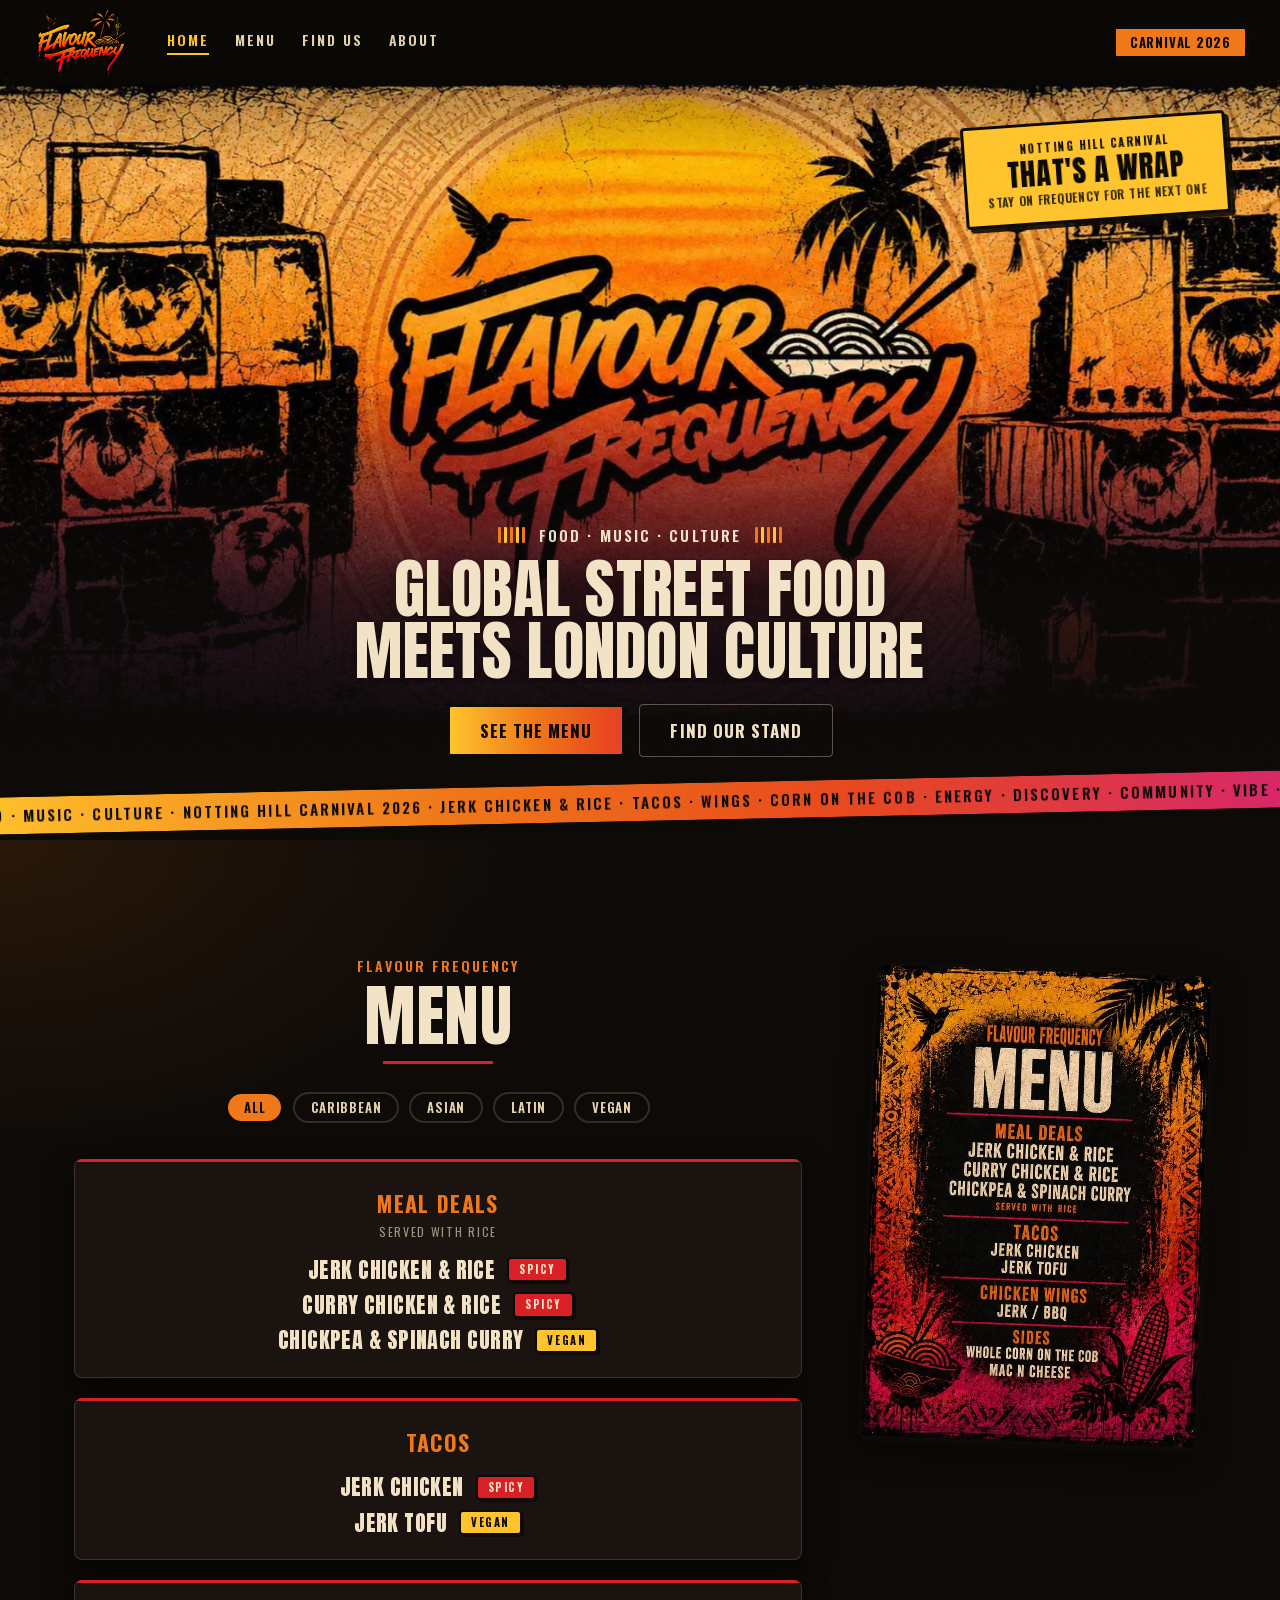
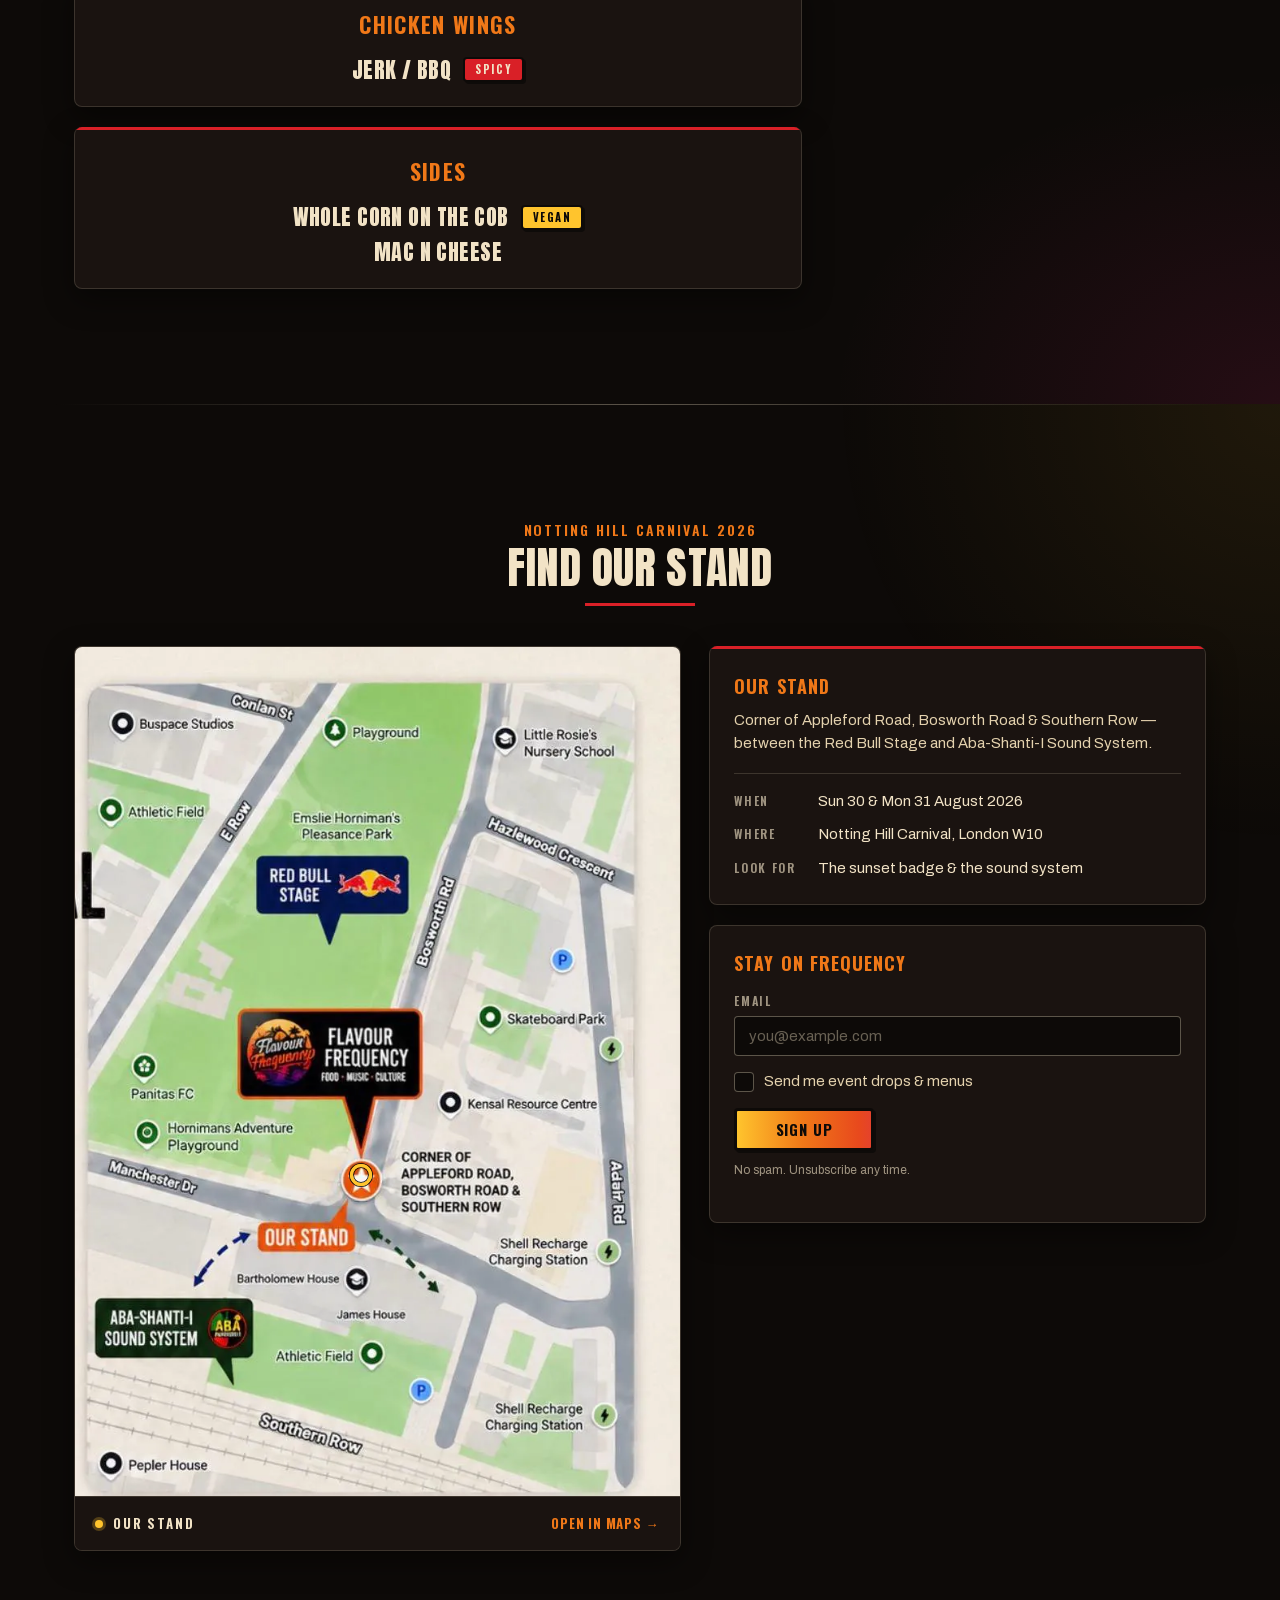
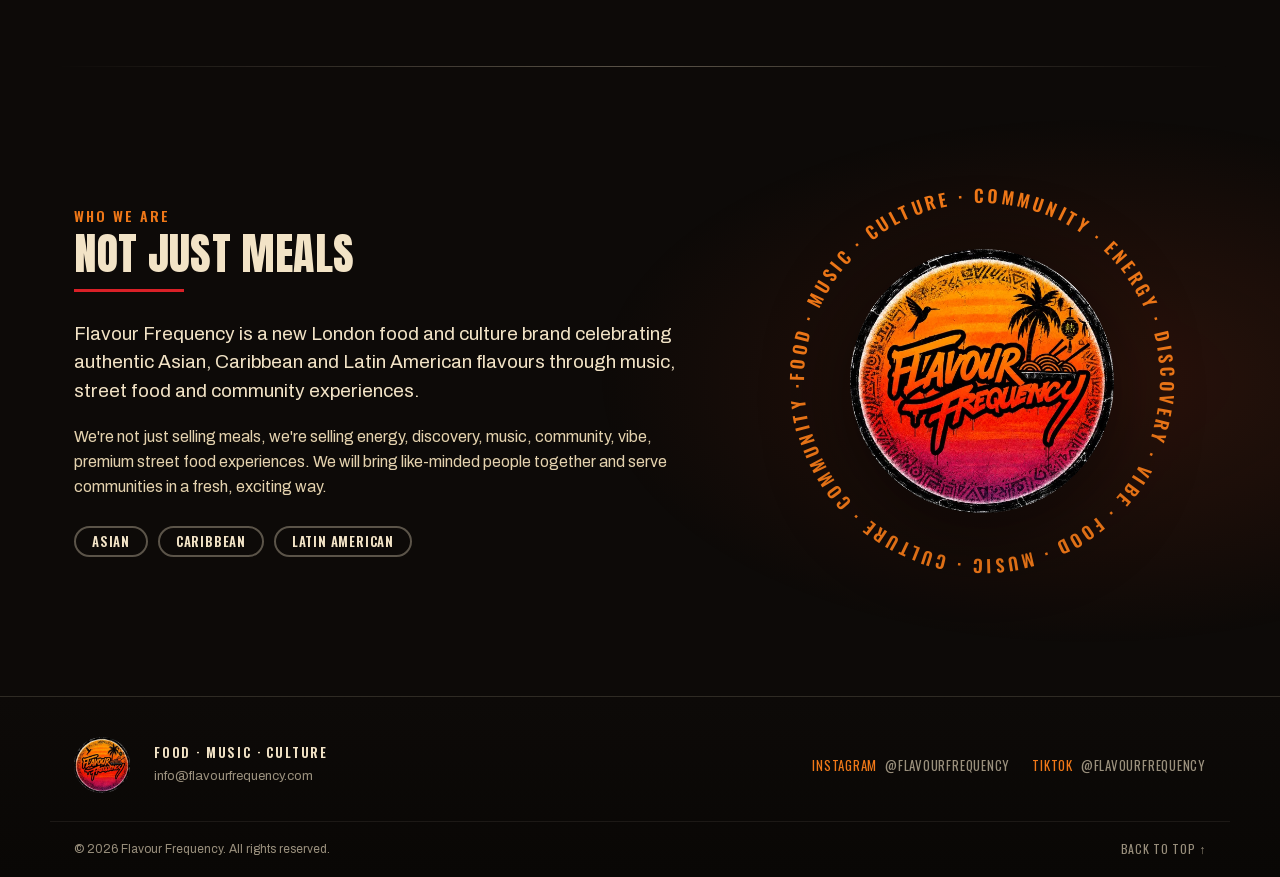
==== index.html @ 08e0e371 "Flavour Frequency landing page One-page launch site built from the Flavour Frequency Design System (" ====
<!DOCTYPE html>
<html lang="en-GB">
<head>
  <meta charset="utf-8">
  <meta name="viewport" content="width=device-width, initial-scale=1, viewport-fit=cover">
  <title>Flavour Frequency — Global street food meets London culture</title>
  <meta name="description" content="Flavour Frequency is a London food and culture brand celebrating authentic Asian, Caribbean and Latin American flavours through music, street food and community experiences. Launching at Notting Hill Carnival 2026.">
  <meta name="theme-color" content="#0D0A08">
  <meta name="color-scheme" content="dark">
  <link rel="canonical" href="https://flavourfrequency.com/">

  <!-- Social cards -->
  <meta property="og:type" content="website">
  <meta property="og:site_name" content="Flavour Frequency">
  <meta property="og:title" content="Flavour Frequency — Food · Music · Culture">
  <meta property="og:description" content="Global street food meets London culture. Find our stand at Notting Hill Carnival 2026 — corner of Appleford Road, Bosworth Road &amp; Southern Row.">
  <meta property="og:url" content="https://flavourfrequency.com/">
  <meta property="og:image" content="https://flavourfrequency.com/assets/og-image.jpg">
  <meta property="og:image:width" content="1200">
  <meta property="og:image:height" content="630">
  <meta property="og:image:alt" content="Flavour Frequency wordmark over a sunset with sound-system speaker stacks">
  <meta property="og:locale" content="en_GB">
  <meta name="twitter:card" content="summary_large_image">
  <meta name="twitter:title" content="Flavour Frequency — Food · Music · Culture">
  <meta name="twitter:description" content="Global street food meets London culture. Launching at Notting Hill Carnival 2026.">
  <meta name="twitter:image" content="https://flavourfrequency.com/assets/og-image.jpg">

  <!-- Icons -->
  <link rel="icon" href="assets/favicon.ico" sizes="48x48">
  <link rel="icon" href="assets/favicon-32.png" type="image/png" sizes="32x32">
  <link rel="icon" href="assets/icon-192.png" type="image/png" sizes="192x192">
  <link rel="apple-touch-icon" href="assets/apple-touch-icon.png">
  <link rel="manifest" href="site.webmanifest">

  <!-- Performance: fonts + hero image first -->
  <link rel="preload" href="fonts/anton-latin.woff2" as="font" type="font/woff2" crossorigin>
  <link rel="preload" href="fonts/oswald-latin.woff2" as="font" type="font/woff2" crossorigin>
  <link rel="preload" as="image" type="image/avif" imagesrcset="assets/banner-720.avif 720w, assets/banner-1100.avif 1100w, assets/banner-1600.avif 1600w" imagesizes="100vw">
  <link rel="stylesheet" href="styles.css">

  <script type="application/ld+json">
  {
    "@context": "https://schema.org",
    "@graph": [
      {
        "@type": "Organization",
        "@id": "https://flavourfrequency.com/#org",
        "name": "Flavour Frequency",
        "url": "https://flavourfrequency.com/",
        "logo": "https://flavourfrequency.com/assets/badge-512.png",
        "email": "info@flavourfrequency.com",
        "description": "A London food and culture brand celebrating authentic Asian, Caribbean and Latin American flavours through music, street food and community experiences.",
        "sameAs": ["https://www.instagram.com/flavourfrequency", "https://www.tiktok.com/@flavourfrequency"]
      },
      {
        "@type": "FoodEvent",
        "name": "Flavour Frequency at Notting Hill Carnival 2026",
        "startDate": "2026-08-30",
        "endDate": "2026-08-31",
        "eventStatus": "https://schema.org/EventScheduled",
        "eventAttendanceMode": "https://schema.org/OfflineEventAttendanceMode",
        "organizer": { "@id": "https://flavourfrequency.com/#org" },
        "location": {
          "@type": "Place",
          "name": "Flavour Frequency stand",
          "address": { "@type": "PostalAddress", "streetAddress": "Corner of Appleford Road, Bosworth Road & Southern Row", "addressLocality": "London", "postalCode": "W10", "addressCountry": "GB" }
        },
        "image": "https://flavourfrequency.com/assets/og-image.jpg",
        "url": "https://flavourfrequency.com/#find-us"
      }
    ]
  }
  </script>
</head>
<body>
  <a class="skip-link" href="#main">Skip to content</a>
  <div class="grain" aria-hidden="true"></div>

  <!-- ============ NAV ============ -->
  <header class="nav" id="top">
    <div class="nav__inner">
      <a class="nav__logo" href="#top" aria-label="Flavour Frequency — home">
        <picture>
          <source type="image/webp" srcset="assets/wordmark-360.webp">
          <img src="assets/wordmark-360.png" alt="Flavour Frequency" width="360" height="247" decoding="async">
        </picture>
      </a>

      <nav class="nav__links" aria-label="Primary">
        <a href="#top" data-spy="top" aria-current="page">Home</a>
        <a href="#menu" data-spy="menu">Menu</a>
        <a href="#find-us" data-spy="find-us">Find us</a>
        <a href="#about" data-spy="about">About</a>
      </nav>

      <a class="btn btn--primary btn--sm nav__cta" href="#find-us">Carnival 2026</a>

      <button class="nav__burger" type="button" aria-expanded="false" aria-controls="mobile-menu" aria-label="Open menu">
        <span></span><span></span><span></span>
      </button>
    </div>

    <div class="nav__mobile" id="mobile-menu" hidden>
      <a href="#top">Home</a>
      <a href="#menu">Menu</a>
      <a href="#find-us">Find us</a>
      <a href="#about">About</a>
      <a class="btn btn--primary btn--md" href="#find-us">Carnival 2026</a>
    </div>
  </header>

  <main id="main">
    <!-- ============ HERO ============ -->
    <section class="hero" aria-labelledby="hero-title">
      <picture class="hero__media">
        <source type="image/avif" srcset="assets/banner-720.avif 720w, assets/banner-1100.avif 1100w, assets/banner-1600.avif 1600w" sizes="100vw">
        <source type="image/webp" srcset="assets/banner-720.webp 720w, assets/banner-1100.webp 1100w, assets/banner-1600.webp 1600w" sizes="100vw">
        <img src="assets/banner-1600.jpg" srcset="assets/banner-720.jpg 720w, assets/banner-1100.jpg 1100w, assets/banner-1600.jpg 1600w" sizes="100vw" alt="" width="1600" height="914" fetchpriority="high" decoding="async">
      </picture>
      <div class="hero__fade" aria-hidden="true"></div>

      <div class="hero__content">
        <picture class="hero__wordmark">
          <!-- desktop never shows this, so hand it a 1x1 placeholder instead of the 96 KB image -->
          <source media="(min-width: 821px)" srcset="[data-uri]">
          <source type="image/webp" srcset="assets/wordmark-800.webp">
          <img src="assets/wordmark-800.png" alt="" width="800" height="549" decoding="async">
        </picture>

        <p class="hero__kicker kicker">
          <span class="eq" aria-hidden="true"><i></i><i></i><i></i><i></i><i></i></span>
          <span>Food · Music · Culture</span>
          <span class="eq eq--mirror" aria-hidden="true"><i></i><i></i><i></i><i></i><i></i></span>
        </p>

        <h1 class="hero__title display" id="hero-title">
          <span class="line"><span>Global street food</span></span>
          <span class="line"><span>meets London culture</span></span>
        </h1>

        <div class="hero__actions">
          <a class="btn btn--hot btn--lg" href="#menu">See the menu</a>
          <a class="btn btn--secondary btn--lg" href="#find-us">Find our stand</a>
        </div>
      </div>

      <a class="sticker hero__sticker" href="#find-us" id="countdown">
        <span class="sticker__kicker">Notting Hill Carnival</span>
        <span class="sticker__big" data-countdown-big>30–31 Aug</span>
        <span class="sticker__sub" data-countdown-sub>Sun 30 · Mon 31 August 2026</span>
      </a>
    </section>

    <!-- ============ TICKER ============ -->
    <div class="ticker-wrap" aria-hidden="true">
    <div class="ticker">
      <div class="ticker__track">
        <span class="ticker__group">Food · Music · Culture · Notting Hill Carnival 2026 · Jerk chicken &amp; rice · Tacos · Wings · Corn on the cob · Energy · Discovery · Community · Vibe · </span><span class="ticker__group">Food · Music · Culture · Notting Hill Carnival 2026 · Jerk chicken &amp; rice · Tacos · Wings · Corn on the cob · Energy · Discovery · Community · Vibe · </span>
      </div>
    </div>
    </div>

    <!-- ============ MENU ============ -->
    <section class="section menu" id="menu" aria-labelledby="menu-title">
      <div class="container menu__grid">
        <div class="menu__main">
          <header class="section-header" data-reveal>
            <p class="kicker">Flavour Frequency</p>
            <h2 class="display display--lg" id="menu-title">Menu</h2>
            <span class="rule" aria-hidden="true"></span>
          </header>

          <div class="filters" role="group" aria-label="Filter the menu" data-reveal>
            <button class="tag" type="button" data-filter="all" aria-pressed="true">All</button>
            <button class="tag" type="button" data-filter="caribbean" aria-pressed="false">Caribbean</button>
            <button class="tag" type="button" data-filter="asian" aria-pressed="false">Asian</button>
            <button class="tag" type="button" data-filter="latin" aria-pressed="false">Latin</button>
            <button class="tag" type="button" data-filter="vegan" aria-pressed="false">Vegan</button>
          </div>

          <div class="menu__cards" id="menu-cards" aria-live="polite">
            <article class="card card--rule menu-card" data-reveal>
              <h3 class="menu-card__title">Meal deals</h3>
              <p class="menu-card__note">Served with rice</p>
              <ul class="menu-list">
                <li class="menu-item" data-tags="caribbean spicy"><span class="menu-item__name">Jerk chicken &amp; rice</span><span class="badge badge--red">Spicy</span></li>
                <li class="menu-item" data-tags="caribbean spicy"><span class="menu-item__name">Curry chicken &amp; rice</span><span class="badge badge--red">Spicy</span></li>
                <li class="menu-item" data-tags="asian vegan"><span class="menu-item__name">Chickpea &amp; spinach curry</span><span class="badge badge--yellow">Vegan</span></li>
              </ul>
            </article>

            <article class="card card--rule menu-card" data-reveal>
              <h3 class="menu-card__title">Tacos</h3>
              <ul class="menu-list">
                <li class="menu-item" data-tags="latin spicy"><span class="menu-item__name">Jerk chicken</span><span class="badge badge--red">Spicy</span></li>
                <li class="menu-item" data-tags="latin vegan"><span class="menu-item__name">Jerk tofu</span><span class="badge badge--yellow">Vegan</span></li>
              </ul>
            </article>

            <article class="card card--rule menu-card" data-reveal>
              <h3 class="menu-card__title">Chicken wings</h3>
              <ul class="menu-list">
                <li class="menu-item" data-tags="caribbean spicy"><span class="menu-item__name">Jerk / BBQ</span><span class="badge badge--red">Spicy</span></li>
              </ul>
            </article>

            <article class="card card--rule menu-card" data-reveal>
              <h3 class="menu-card__title">Sides</h3>
              <ul class="menu-list">
                <li class="menu-item" data-tags="latin vegan"><span class="menu-item__name">Whole corn on the cob</span><span class="badge badge--yellow">Vegan</span></li>
                <li class="menu-item" data-tags="caribbean"><span class="menu-item__name">Mac n cheese</span></li>
              </ul>
            </article>

            <p class="menu__empty" hidden>Nothing on that frequency yet — try another filter.</p>
          </div>
        </div>

        <aside class="menu__poster" data-reveal>
          <button class="poster" type="button" aria-haspopup="dialog" aria-controls="poster-dialog" aria-label="View the Carnival menu poster full size">
            <picture>
              <source type="image/webp" srcset="assets/menu-poster-640.webp">
              <img src="assets/menu-poster-640.jpg" alt="" width="640" height="905" loading="lazy" decoding="async">
            </picture>
            <span class="poster__hint">Tap to view the Carnival poster</span>
          </button>
        </aside>
      </div>
    </section>

    <!-- ============ FIND US ============ -->
    <section class="section find" id="find-us" aria-labelledby="find-title">
      <div class="container">
        <header class="section-header" data-reveal>
          <p class="kicker">Notting Hill Carnival 2026</p>
          <h2 class="display display--md" id="find-title">Find our stand</h2>
          <span class="rule" aria-hidden="true"></span>
        </header>

        <div class="find__grid">
          <div class="card card--flush map-card" data-reveal>
            <div class="map">
              <picture>
                <source type="image/webp" srcset="assets/carnival-map.webp">
                <img src="assets/carnival-map.jpg" alt="Map of the Notting Hill Carnival route showing the Flavour Frequency stand at the corner of Appleford Road, Bosworth Road and Southern Row, between the Red Bull Stage and Aba-Shanti-I Sound System." width="745" height="1045" loading="lazy" decoding="async">
              </picture>
              <span class="map__pin" aria-hidden="true"><span></span></span>
            </div>
            <div class="map-card__footer">
              <span class="map-card__label">Our stand</span>
              <a class="btn btn--ghost btn--sm" href="https://www.google.com/maps/search/?api=1&amp;query=Appleford+Road+%26+Bosworth+Road%2C+London+W10" target="_blank" rel="noopener">Open in Maps →</a>
            </div>
          </div>

          <div class="find__side">
            <article class="card card--rule" data-reveal>
              <h3 class="card__title">Our stand</h3>
              <p class="card__lead">Corner of Appleford Road, Bosworth Road &amp; Southern Row — between the Red Bull Stage and Aba-Shanti-I Sound System.</p>
              <dl class="facts">
                <div><dt>When</dt><dd>Sun 30 &amp; Mon 31 August 2026</dd></div>
                <div><dt>Where</dt><dd>Notting Hill Carnival, London W10</dd></div>
                <div><dt>Look for</dt><dd>The sunset badge &amp; the sound system</dd></div>
              </dl>
            </article>

            <article class="card signup" data-reveal>
              <h3 class="card__title">Stay on frequency</h3>
              <form class="signup__form" id="signup" action="/api/subscribe" method="post" novalidate>
                <label class="field">
                  <span class="field__label">Email</span>
                  <input class="field__input" type="email" name="email" placeholder="you@example.com" autocomplete="email" inputmode="email" required>
                </label>
                <label class="field hp" aria-hidden="true" tabindex="-1">
                  <span>Leave this empty</span>
                  <input type="text" name="frequency_check" tabindex="-1" autocomplete="off">
                </label>
                <label class="check">
                  <input type="checkbox" name="updates" value="yes">
                  <span class="check__box" aria-hidden="true">
                    <svg viewBox="0 0 12 12" width="12" height="12"><path d="M2 6.5L5 9.5L10 3" fill="none" stroke="currentColor" stroke-width="2.5" stroke-linecap="round"/></svg>
                  </span>
                  <span>Send me event drops &amp; menus</span>
                </label>
                <button class="btn btn--hot btn--md signup__submit" type="submit">
                  <span class="signup__submit-label">Sign up</span>
                </button>
                <p class="signup__note">No spam. Unsubscribe any time.</p>
                <p class="signup__status" role="status" aria-live="polite"></p>
              </form>

              <div class="signup__done" hidden>
                <svg class="signup__tick" viewBox="0 0 52 52" width="52" height="52" aria-hidden="true">
                  <circle cx="26" cy="26" r="24" fill="none" stroke="currentColor" stroke-width="3"/>
                  <path d="M15 27l8 8 15-17" fill="none" stroke="currentColor" stroke-width="3.5" stroke-linecap="round" stroke-linejoin="round"/>
                </svg>
                <p class="signup__done-title">You're locked in.</p>
                <p class="signup__done-sub">See you at Carnival.</p>
              </div>
            </article>
          </div>
        </div>
      </div>
    </section>

    <!-- ============ ABOUT ============ -->
    <section class="section about" id="about" aria-labelledby="about-title">
      <div class="container about__grid">
        <div class="about__copy">
          <header class="section-header section-header--left" data-reveal>
            <p class="kicker">Who we are</p>
            <h2 class="display display--md" id="about-title">Not just meals</h2>
            <span class="rule" aria-hidden="true"></span>
          </header>
          <p class="about__lead" data-reveal>Flavour Frequency is a new London food and culture brand celebrating authentic Asian, Caribbean and Latin American flavours through music, street food and community experiences.</p>
          <p data-reveal>We're not just selling meals, we're selling energy, discovery, music, community, vibe, premium street food experiences. We will bring like-minded people together and serve communities in a fresh, exciting way.</p>
          <ul class="about__tags" data-reveal aria-label="Cuisines">
            <li class="tag tag--static">Asian</li>
            <li class="tag tag--static">Caribbean</li>
            <li class="tag tag--static">Latin American</li>
          </ul>
        </div>

        <div class="about__badge" data-reveal aria-hidden="true">
          <svg class="about__ring" viewBox="0 0 400 400">
            <defs><path id="ring-path" d="M200,200 m-178,0 a178,178 0 1,1 356,0 a178,178 0 1,1 -356,0"/></defs>
            <text><textPath href="#ring-path" textLength="1118" lengthAdjust="spacing">Food · Music · Culture · Community · Energy · Discovery · Vibe · Food · Music · Culture · Community · </textPath></text>
          </svg>
          <picture>
            <source type="image/webp" srcset="assets/badge-512.webp">
            <img src="assets/badge-512.png" alt="" width="512" height="512" loading="lazy" decoding="async">
          </picture>
        </div>
      </div>
    </section>
  </main>

  <!-- ============ FOOTER ============ -->
  <footer class="footer">
    <div class="container footer__inner">
      <picture class="footer__badge">
        <source type="image/webp" srcset="assets/badge-192.webp">
        <img src="assets/badge-192.png" alt="" width="192" height="192" loading="lazy" decoding="async">
      </picture>
      <div class="footer__brand">
        <p class="footer__tag">Food · Music · Culture</p>
        <a class="footer__mail" href="mailto:info@flavourfrequency.com">info@flavourfrequency.com</a>
      </div>
      <nav class="footer__social" aria-label="Social">
        <a href="https://www.instagram.com/flavourfrequency" target="_blank" rel="noopener">Instagram <span>@flavourfrequency</span></a>
        <a href="https://www.tiktok.com/@flavourfrequency" target="_blank" rel="noopener">TikTok <span>@flavourfrequency</span></a>
      </nav>
    </div>
    <div class="container footer__legal">
      <span>© <span data-year>2026</span> Flavour Frequency. All rights reserved.</span>
      <a href="#top" class="footer__top">Back to top ↑</a>
    </div>
  </footer>

  <!-- ============ POSTER LIGHTBOX ============ -->
  <dialog class="lightbox" id="poster-dialog" aria-label="Carnival menu poster">
    <button class="lightbox__close" type="button" aria-label="Close">×</button>
    <picture>
      <source type="image/webp" srcset="assets/menu-poster-1055.webp">
      <img src="assets/menu-poster-1055.jpg" alt="Flavour Frequency Carnival menu poster: Meal deals — jerk chicken and rice, curry chicken and rice, chickpea and spinach curry, served with rice. Tacos — jerk chicken, jerk tofu. Chicken wings — jerk or BBQ. Sides — whole corn on the cob, mac n cheese." width="1055" height="1491" loading="lazy" decoding="async">
    </picture>
  </dialog>

  <script src="main.js" defer></script>
</body>
</html>
---- styles.css ----
/* ==========================================================================
   Flavour Frequency — landing page
   Tokens ported from the Flavour Frequency Design System (tokens/*.css).
   ========================================================================== */

/* ---------- Fonts (self-hosted, SIL OFL) ---------- */
@font-face { font-family: "Anton"; font-style: normal; font-weight: 400; font-display: swap; src: url("fonts/anton-latin.woff2") format("woff2"); }
@font-face { font-family: "Oswald"; font-style: normal; font-weight: 400 700; font-display: swap; src: url("fonts/oswald-latin.woff2") format("woff2"); }
@font-face { font-family: "Archivo"; font-style: normal; font-weight: 400 700; font-display: swap; src: url("fonts/archivo-latin.woff2") format("woff2"); }

/* ---------- Tokens ---------- */
:root {
  /* Base palette — sampled from logo/banner/menu artwork */
  --ff-yellow: #FFC42D; --ff-amber: #F79E1B; --ff-orange: #F07818; --ff-flame: #E8491D;
  --ff-red: #D92027; --ff-magenta: #C4245C; --ff-pink: #D6246E; --ff-purple: #6E2A62;
  --ff-ink: #0D0A08; --ff-ink-2: #1A1310; --ff-ink-3: #2A1E16;
  --ff-cream: #F2E3C6; --ff-cream-2: #E4D2AE; --ff-white: #FFF8EC;
  /* Gradients — the sunset is the brand's core surface */
  --grad-sunset: linear-gradient(180deg, #FFC42D 0%, #F07818 30%, #E8491D 55%, #D6246E 80%, #6E2A62 100%);
  --grad-sunset-h: linear-gradient(90deg, #FFC42D 0%, #F07818 35%, #E8491D 65%, #D6246E 100%);
  --grad-heat: linear-gradient(135deg, #F79E1B 0%, #E8491D 60%, #C4245C 100%);
  --grad-ink-fade: linear-gradient(180deg, rgba(13,10,8,0) 0%, rgba(13,10,8,.85) 70%, #0D0A08 100%);
  /* Semantic aliases */
  --surface-page: var(--ff-ink); --surface-card: var(--ff-ink-2); --surface-raised: var(--ff-ink-3);
  --text-display: var(--ff-cream); --text-body: var(--ff-cream-2); --text-muted: rgba(242,227,198,.62);
  --text-on-accent: var(--ff-ink); --text-accent: var(--ff-orange); --text-hot: var(--ff-yellow);
  --accent-primary: var(--ff-orange); --accent-hot: var(--ff-yellow); --accent-deep: var(--ff-red);
  --border-subtle: rgba(242,227,198,.16); --border-strong: rgba(242,227,198,.34); --rule-hot: var(--ff-red);
  --focus-ring: 0 0 0 2px var(--ff-ink), 0 0 0 4px var(--ff-yellow);
  /* Type */
  --font-display: "Anton", Impact, "Arial Narrow Bold", sans-serif;
  --font-condensed: "Oswald", Impact, "Arial Narrow", sans-serif;
  --font-body: "Archivo", system-ui, sans-serif;
  --text-xs: 12px; --text-sm: 14px; --text-md: 16px; --text-lg: 19px;
  --display-sm: 28px; --display-md: 44px; --display-lg: 68px; --display-xl: 104px;
  --track-caps: .06em; --track-wide: .14em;
  --leading-tight: .95; --leading-heading: 1.1; --leading-body: 1.55;
  /* Layout */
  --sp-1: 4px; --sp-2: 8px; --sp-3: 12px; --sp-4: 16px; --sp-5: 24px; --sp-6: 32px; --sp-7: 48px; --sp-8: 64px; --sp-9: 96px;
  --radius-sm: 4px; --radius-md: 8px; --radius-lg: 14px; --radius-pill: 999px;
  --shadow-poster: 4px 4px 0 rgba(13,10,8,.9); --shadow-poster-sm: 2px 2px 0 rgba(13,10,8,.9);
  --shadow-poster-lg: 7px 7px 0 rgba(13,10,8,.9);
  --shadow-glow: 0 0 24px rgba(240,120,24,.35); --shadow-card: 0 10px 30px rgba(0,0,0,.45);
  /* Motion — fast and snappy; fades and small translates, no bounces */
  --ease-out: cubic-bezier(.2,.9,.3,1); --dur-fast: 120ms; --dur-med: 220ms; --dur-reveal: 620ms;
  --nav-h: 84px;
  --container: 1180px;
}

/* ---------- Base ---------- */
*, *::before, *::after { box-sizing: border-box; }
html { scroll-behavior: smooth; scroll-padding-top: calc(var(--nav-h) + 8px); -webkit-text-size-adjust: 100%; }
body {
  margin: 0; background: var(--surface-page); color: var(--text-body);
  font-family: var(--font-body); font-size: var(--text-md); line-height: var(--leading-body);
  -webkit-font-smoothing: antialiased; -moz-osx-font-smoothing: grayscale;
  overflow-x: clip; min-height: 100dvh;
}
[hidden] { display: none !important; }
img, picture, svg { display: block; max-width: 100%; }
img { height: auto; }
a { color: var(--text-accent); text-decoration: none; transition: color var(--dur-fast); }
a:hover { color: var(--accent-hot); }
button { font: inherit; color: inherit; }
p { margin: 0; }
h1, h2, h3 { margin: 0; font-weight: 400; }
ul { margin: 0; padding: 0; list-style: none; }
::selection { background: var(--ff-orange); color: var(--ff-ink); }
:focus-visible { outline: 2px solid var(--ff-yellow); outline-offset: 3px; border-radius: 2px; }
.btn:focus-visible, .tag:focus-visible, .field__input:focus-visible { outline: none; box-shadow: var(--focus-ring); }

.container { width: 100%; max-width: var(--container); margin-inline: auto; padding-inline: var(--sp-5); }
.section { position: relative; padding-block: clamp(72px, 9vw, 120px); }

.skip-link { position: absolute; left: 16px; top: -100px; z-index: 100; padding: 10px 16px; background: var(--ff-yellow); color: var(--ff-ink); font: 700 14px var(--font-condensed); letter-spacing: var(--track-caps); text-transform: uppercase; border: 3px solid var(--ff-ink); box-shadow: var(--shadow-poster); }
.skip-link:focus { top: 16px; color: var(--ff-ink); }

/* Grain — the brand is grainy and distressed; a tile of noise at low opacity over everything */
.grain { position: fixed; inset: 0; z-index: 60; pointer-events: none; background: url("assets/grain.png") repeat; opacity: .075; mix-blend-mode: overlay; }

/* ---------- Type primitives ---------- */
.kicker { font-family: var(--font-condensed); font-weight: 600; font-size: 14px; letter-spacing: var(--track-wide); text-transform: uppercase; color: var(--text-accent); }
.display { font-family: var(--font-display); font-weight: 400; line-height: var(--leading-tight); text-transform: uppercase; color: var(--text-display); letter-spacing: .005em; }
.display--lg { font-size: clamp(52px, 7vw, var(--display-lg)); }
.display--md { font-size: clamp(36px, 5vw, var(--display-md)); }
.rule { display: block; width: 110px; height: 3px; background: var(--rule-hot); margin: 14px auto 0; }

.section-header { text-align: center; }
.section-header .kicker { margin-bottom: 6px; }
.section-header--left { text-align: left; }
.section-header--left .rule { margin-inline: 0; }

/* ---------- Button (components/core/Button) ---------- */
.btn {
  display: inline-flex; align-items: center; justify-content: center; gap: 8px;
  font-family: var(--font-condensed); font-weight: 700; text-transform: uppercase; letter-spacing: var(--track-caps); line-height: 1;
  border: 3px solid var(--ff-ink); border-radius: var(--radius-sm); cursor: pointer; text-decoration: none; white-space: nowrap;
  box-shadow: var(--shadow-poster-sm);
  transition: transform var(--dur-fast) var(--ease-out), box-shadow var(--dur-fast) var(--ease-out), background var(--dur-fast), color var(--dur-fast), border-color var(--dur-fast), filter var(--dur-fast);
}
.btn--sm { padding: 7px 14px; font-size: 13px; }
.btn--md { padding: 11px 22px; font-size: 15px; }
.btn--lg { padding: 15px 30px; font-size: 17px; }
.btn--primary { background: var(--accent-primary); color: var(--text-on-accent); }
.btn--primary:hover { background: var(--accent-hot); color: var(--text-on-accent); }
.btn--hot { background: var(--grad-sunset-h); background-size: 140% 100%; background-position: 0 0; color: var(--text-on-accent); }
.btn--hot:hover { filter: brightness(1.1); background-position: 100% 0; color: var(--text-on-accent); }
.btn--primary:hover, .btn--hot:hover { transform: translate(-1px, -1px); box-shadow: var(--shadow-poster); }
.btn--primary:active, .btn--hot:active { transform: translate(2px, 2px); box-shadow: 0 0 0 rgba(0,0,0,0); filter: none; }
.btn--secondary { background: transparent; color: var(--text-display); border: 1px solid var(--border-strong); box-shadow: none; padding-block: 17px; }
.btn--secondary.btn--md { padding-block: 13px; }
.btn--secondary:hover { border-color: var(--ff-cream); color: var(--ff-cream); background: rgba(242,227,198,.06); }
.btn--secondary:active { transform: translateY(1px); }
.btn--ghost { background: transparent; color: var(--text-accent); border: 1px solid transparent; box-shadow: none; padding-inline: 8px; }
.btn--ghost:hover { color: var(--accent-hot); }
.btn[disabled], .btn[aria-busy="true"] { cursor: not-allowed; opacity: .6; transform: none; }

/* ---------- Card / Badge / Tag (components/core) ---------- */
.card { position: relative; background: var(--surface-card); border: 1px solid var(--border-subtle); border-radius: var(--radius-md); box-shadow: var(--shadow-card); overflow: hidden; padding: var(--sp-5); }
.card--rule { border-top: 0; }
.card--rule::before { content: ""; position: absolute; left: 0; right: 0; top: 0; height: 3px; background: var(--rule-hot); }
.card--rule { padding-top: calc(var(--sp-5) + 3px); }
.card--flush { padding: 0; }
.card__title { font-family: var(--font-condensed); font-weight: 700; font-size: 18px; letter-spacing: var(--track-caps); text-transform: uppercase; color: var(--text-accent); }
.card__lead { margin-top: 8px; font-size: 15px; color: var(--text-body); }

.badge { display: inline-block; font-family: var(--font-condensed); font-weight: 700; font-size: 11px; line-height: 1.2; letter-spacing: var(--track-wide); text-transform: uppercase; padding: 4px 10px; border-radius: var(--radius-sm); border: 2px solid var(--ff-ink); box-shadow: var(--shadow-poster-sm); background: var(--accent-primary); color: var(--text-on-accent); }
.badge--yellow { background: var(--accent-hot); color: var(--text-on-accent); }
.badge--red { background: var(--accent-deep); color: var(--ff-cream); }

.tag { font-family: var(--font-condensed); font-weight: 600; font-size: 13px; line-height: 1; letter-spacing: var(--track-caps); text-transform: uppercase; padding: 7px 16px; border-radius: var(--radius-pill); cursor: pointer; background: transparent; color: var(--text-body); border: 2px solid var(--border-subtle); transition: background var(--dur-fast), color var(--dur-fast), border-color var(--dur-fast), transform var(--dur-fast) var(--ease-out); }
.tag:hover { color: var(--ff-cream); border-color: var(--border-strong); }
.tag[aria-pressed="true"] { background: var(--accent-primary); color: var(--text-on-accent); border-color: var(--ff-ink); box-shadow: var(--shadow-poster-sm); }
.tag:active { transform: translateY(1px); }
.tag--static { cursor: default; border-color: var(--border-strong); color: var(--ff-cream); }
.tag--static:hover { border-color: var(--border-strong); }

/* ---------- Forms (components/forms) ---------- */
.field { display: block; }
.field__label { display: block; font-family: var(--font-condensed); font-weight: 600; font-size: 12px; letter-spacing: var(--track-wide); text-transform: uppercase; color: var(--text-muted); margin-bottom: 6px; }
.field__input { width: 100%; background: var(--ff-ink); color: var(--ff-cream); border: 1px solid var(--border-strong); border-radius: var(--radius-sm); padding: 11px 14px; font-family: var(--font-body); font-size: 15px; outline: none; transition: border-color var(--dur-fast), box-shadow var(--dur-fast); }
.field__input::placeholder { color: rgba(242,227,198,.4); }
.field__input:focus { border-color: var(--accent-hot); box-shadow: var(--shadow-glow); }
.field__input[aria-invalid="true"] { border-color: var(--ff-red); }
.hp { position: absolute !important; left: -9999px; width: 1px; height: 1px; overflow: hidden; opacity: 0; }

.check { display: inline-flex; align-items: center; gap: 10px; cursor: pointer; font-family: var(--font-body); font-size: 15px; color: var(--text-body); position: relative; }
.check input { position: absolute; inset: 0; width: 20px; height: 20px; margin: 0; opacity: 0; cursor: pointer; }
.check__box { width: 20px; height: 20px; flex: none; border-radius: 4px; background: var(--ff-ink); border: 1px solid var(--border-strong); display: grid; place-items: center; color: var(--ff-ink); transition: background var(--dur-fast), border-color var(--dur-fast), transform var(--dur-fast) var(--ease-out); }
.check__box svg { opacity: 0; transform: scale(.6); transition: opacity var(--dur-fast), transform var(--dur-fast) var(--ease-out); }
.check input:checked + .check__box { background: var(--accent-primary); border: 2px solid var(--ff-ink); }
.check input:checked + .check__box svg { opacity: 1; transform: scale(1); }
.check input:focus-visible + .check__box { box-shadow: var(--focus-ring); }

/* ==========================================================================
   NAV
   ========================================================================== */
.nav { position: sticky; top: 0; z-index: 50; width: 100%; background: rgba(13,10,8,.6); -webkit-backdrop-filter: blur(10px); backdrop-filter: blur(10px); border-bottom: 1px solid transparent; transition: background var(--dur-med), border-color var(--dur-med); animation: nav-in .7s var(--ease-out) both; }
.nav.is-scrolled { background: rgba(13,10,8,.92); border-bottom-color: var(--border-subtle); }
.nav__inner { display: flex; align-items: center; gap: 28px; height: var(--nav-h); padding-inline: var(--sp-6); max-width: 1360px; margin-inline: auto; }
.nav__logo img { height: 68px; width: auto; transition: transform var(--dur-med) var(--ease-out), filter var(--dur-med); filter: drop-shadow(0 2px 0 rgba(13,10,8,.9)); }
.nav__logo:hover img { transform: scale(1.04) rotate(-1.5deg); }
.nav__links { display: flex; gap: 26px; margin-left: 8px; }
.nav__links a, .nav__mobile a:not(.btn) { position: relative; font-family: var(--font-condensed); font-weight: 600; font-size: 14px; letter-spacing: var(--track-wide); text-transform: uppercase; color: var(--text-body); padding-bottom: 4px; }
.nav__links a::after { content: ""; position: absolute; left: 0; right: 0; bottom: 0; height: 2px; background: var(--accent-hot); transform: scaleX(0); transform-origin: left; transition: transform var(--dur-med) var(--ease-out); }
.nav__links a:hover { color: var(--ff-cream); }
.nav__links a:hover::after { transform: scaleX(1); }
.nav__links a[aria-current="page"] { color: var(--accent-hot); }
.nav__links a[aria-current="page"]::after { transform: scaleX(1); }
.nav__cta { margin-left: auto; }
.nav__burger { display: none; margin-left: auto; width: 44px; height: 44px; padding: 10px; background: transparent; border: 1px solid var(--border-strong); border-radius: var(--radius-sm); cursor: pointer; flex-direction: column; justify-content: center; gap: 5px; }
.nav__burger span { display: block; height: 2px; width: 100%; background: var(--ff-cream); transition: transform var(--dur-med) var(--ease-out), opacity var(--dur-fast); transform-origin: center; }
.nav__burger[aria-expanded="true"] span:nth-child(1) { transform: translateY(7px) rotate(45deg); }
.nav__burger[aria-expanded="true"] span:nth-child(2) { opacity: 0; }
.nav__burger[aria-expanded="true"] span:nth-child(3) { transform: translateY(-7px) rotate(-45deg); }
.nav__mobile { display: none; position: absolute; left: 0; right: 0; top: 100%; flex-direction: column; gap: 18px; padding: 18px var(--sp-5) 26px; border-top: 1px solid var(--border-subtle); border-bottom: 1px solid var(--border-subtle); background: rgba(13,10,8,.96); box-shadow: 0 20px 40px rgba(0,0,0,.5); }
.nav__mobile:not([hidden]) { display: flex; animation: fade-down var(--dur-med) var(--ease-out); }
.nav__mobile .btn { align-self: flex-start; margin-top: 6px; }

/* ==========================================================================
   HERO
   ========================================================================== */
.hero { position: relative; min-height: clamp(600px, 62.5vw, 920px); margin-top: calc(-1 * var(--nav-h)); display: flex; flex-direction: column; align-items: center; justify-content: flex-end; padding: calc(var(--nav-h) + 40px) var(--sp-5) 44px; overflow: hidden; isolation: isolate; }
.hero__media, .hero__media img { position: absolute; inset: 0; width: 100%; height: 100%; }
.hero__media img { object-fit: cover; object-position: center 55%; animation: hero-zoom 2.2s var(--ease-out) both; }
.hero__fade { position: absolute; inset: 0; z-index: 1; background: linear-gradient(180deg, rgba(13,10,8,.55) 0%, rgba(13,10,8,0) 20%, rgba(13,10,8,0) 48%, rgba(13,10,8,.82) 74%, #0D0A08 100%); }
.hero__content { position: relative; z-index: 2; text-align: center; max-width: 960px; }
.hero__wordmark { display: none; }
.hero__kicker { display: inline-flex; align-items: center; justify-content: center; gap: 14px; color: var(--ff-cream); font-size: 15px; animation: rise-fade .7s var(--ease-out) .25s both; }
.hero__title { font-size: clamp(40px, 5vw, 70px); margin: 8px 0 22px; text-shadow: 0 2px 0 rgba(13,10,8,.6), 0 10px 30px rgba(13,10,8,.5); }
.hero__title .line { display: block; overflow: hidden; padding: .02em .05em; margin: -.02em 0; }
.hero__title .line > span { display: inline-block; transform: translateY(112%); animation: line-up .85s var(--ease-out) both; }
.hero__title .line:nth-child(1) > span { animation-delay: .4s; }
.hero__title .line:nth-child(2) > span { animation-delay: .52s; }
.hero__actions { display: flex; gap: 14px; justify-content: center; flex-wrap: wrap; animation: rise-fade .7s var(--ease-out) .85s both; }

/* EQ bars — "frequency" */
.eq { display: inline-flex; align-items: flex-end; gap: 3px; height: 16px; }
.eq--mirror { flex-direction: row-reverse; }
.eq i { display: block; width: 3px; height: 100%; background: var(--ff-orange); border-radius: 1px; transform-origin: bottom; animation: eq 1s var(--ease-out) infinite alternate; }
.eq i:nth-child(1) { animation-duration: .9s; animation-delay: -.2s; }
.eq i:nth-child(2) { animation-duration: 1.15s; animation-delay: -.5s; background: var(--ff-yellow); }
.eq i:nth-child(3) { animation-duration: .8s; animation-delay: -.1s; }
.eq i:nth-child(4) { animation-duration: 1.05s; animation-delay: -.7s; background: var(--ff-yellow); }
.eq i:nth-child(5) { animation-duration: .95s; animation-delay: -.35s; }

/* Sticker — Carnival countdown */
.sticker { display: inline-flex; flex-direction: column; align-items: center; text-align: center; gap: 2px; padding: 14px 20px 12px; background: var(--ff-yellow); color: var(--ff-ink); border: 3px solid var(--ff-ink); border-radius: var(--radius-sm); box-shadow: var(--shadow-poster); text-decoration: none; transition: transform var(--dur-med) var(--ease-out), box-shadow var(--dur-med) var(--ease-out), background var(--dur-fast); }
.sticker:hover { color: var(--ff-ink); background: var(--ff-amber); box-shadow: var(--shadow-poster-lg); }
.sticker__kicker { font-family: var(--font-condensed); font-weight: 700; font-size: 11px; letter-spacing: var(--track-wide); text-transform: uppercase; }
.sticker__big { font-family: var(--font-display); font-size: 30px; line-height: 1; text-transform: uppercase; letter-spacing: .02em; font-variant-numeric: tabular-nums; }
.sticker__sub { font-family: var(--font-condensed); font-weight: 600; font-size: 12px; letter-spacing: var(--track-caps); text-transform: uppercase; font-variant-numeric: tabular-nums; opacity: .85; }
.sticker__sub.is-tick { animation: tick var(--dur-fast) var(--ease-out); }
.hero__sticker { position: absolute; z-index: 3; right: clamp(20px, 4vw, 64px); top: calc(var(--nav-h) + 34px); transform: rotate(-4deg); animation: sticker-in .6s var(--ease-out) 1.1s both; }
.hero__sticker:hover { transform: rotate(-2deg) translateY(-2px); }
.hero__sticker[data-state="live"] { background: var(--ff-orange); }

/* ==========================================================================
   TICKER
   ========================================================================== */
.ticker-wrap { position: relative; z-index: 4; overflow: hidden; margin-top: -40px; padding: 20px 0 16px; }
.ticker { width: 106%; margin-left: -3%; transform: rotate(-1.2deg); background: var(--grad-sunset-h); color: var(--ff-ink); border-block: 3px solid var(--ff-ink); padding: 11px 0; overflow: hidden; box-shadow: 0 6px 0 rgba(13,10,8,.9); }
.ticker__track { display: flex; width: max-content; animation: ticker 32s linear infinite; will-change: transform; }
.ticker__group { font-family: var(--font-condensed); font-weight: 600; font-size: 15px; line-height: 1; letter-spacing: var(--track-wide); text-transform: uppercase; white-space: nowrap; padding-right: .5em; }

/* ==========================================================================
   MENU
   ========================================================================== */
.menu { background: radial-gradient(60% 40% at 0% 0%, rgba(240,120,24,.12), transparent 70%), radial-gradient(50% 40% at 100% 100%, rgba(214,36,110,.12), transparent 70%); }
.menu__grid { display: grid; grid-template-columns: minmax(0, 1fr) 340px; gap: clamp(32px, 5vw, 72px); align-items: start; }
.menu__main { max-width: 760px; width: 100%; justify-self: center; }
.filters { display: flex; gap: 10px; justify-content: center; flex-wrap: wrap; margin: 28px 0 36px; }
.menu__cards { display: grid; gap: 20px; }
.menu-card { text-align: center; transition: transform var(--dur-med) var(--ease-out), box-shadow var(--dur-med) var(--ease-out), border-color var(--dur-med); }
.menu-card:hover { transform: translateY(-2px); border-color: var(--border-strong); box-shadow: var(--shadow-card), 0 0 0 1px rgba(242,227,198,.05); }
.menu-card__title { font-family: var(--font-condensed); font-weight: 700; font-size: 22px; letter-spacing: var(--track-caps); text-transform: uppercase; color: var(--text-accent); }
.menu-card__note { font-family: var(--font-condensed); font-size: 12px; letter-spacing: var(--track-wide); text-transform: uppercase; color: var(--text-muted); margin-top: 2px; }
.menu-list { display: grid; gap: 10px; margin-top: 16px; }
.menu-item { display: flex; align-items: center; justify-content: center; gap: 12px; flex-wrap: wrap; }
.menu-item__name { font-family: var(--font-display); font-size: 22px; line-height: 1.1; text-transform: uppercase; color: var(--ff-cream); letter-spacing: .02em; }
.menu-item.is-hidden, .menu-card.is-hidden { display: none; }
.menu-item.is-in { animation: pop-in .38s var(--ease-out) both; animation-delay: calc(var(--i, 0) * 45ms); }
.menu__empty { text-align: center; color: var(--text-muted); padding: 24px; }

.menu__poster { position: sticky; top: calc(var(--nav-h) + 24px); padding-top: 12px; }
.poster { position: relative; display: block; width: 100%; padding: 0; background: var(--ff-ink); border: 3px solid var(--ff-ink); border-radius: var(--radius-md); overflow: hidden; cursor: zoom-in; transform: rotate(2.2deg); box-shadow: var(--shadow-poster), var(--shadow-card); transition: transform var(--dur-med) var(--ease-out), box-shadow var(--dur-med) var(--ease-out); }
.poster:hover, .poster:focus-visible { transform: rotate(0deg) translateY(-4px); box-shadow: var(--shadow-poster-lg), var(--shadow-card); }
.poster img { width: 100%; transition: transform .6s var(--ease-out); }
.poster:hover img { transform: scale(1.03); }
.poster__hint { position: absolute; left: 0; right: 0; bottom: 0; padding: 40px 14px 14px; background: var(--grad-ink-fade); color: var(--ff-cream); font-family: var(--font-condensed); font-weight: 600; font-size: 12px; letter-spacing: var(--track-wide); text-transform: uppercase; text-align: center; opacity: 0; transform: translateY(6px); transition: opacity var(--dur-med), transform var(--dur-med) var(--ease-out); }
.poster:hover .poster__hint, .poster:focus-visible .poster__hint { opacity: 1; transform: none; }
@media (hover: none) { .poster__hint { opacity: 1; transform: none; } }

/* ==========================================================================
   FIND US
   ========================================================================== */
.find { background: radial-gradient(50% 50% at 100% 0%, rgba(255,196,45,.08), transparent 70%); }
.find::before { content: ""; position: absolute; left: 50%; top: 0; width: min(92%, var(--container)); height: 1px; transform: translateX(-50%); background: linear-gradient(90deg, transparent, var(--border-strong), transparent); }
.find__grid { display: grid; grid-template-columns: 1.1fr .9fr; gap: 28px; margin-top: 40px; align-items: start; }
.find__side { display: grid; gap: 20px; position: sticky; top: calc(var(--nav-h) + 24px); }
.map { position: relative; }
.map img { width: 100%; }
.map__pin { position: absolute; left: 47.3%; top: 62.2%; width: 22px; height: 22px; margin: -11px 0 0 -11px; pointer-events: none; }
.map__pin::before, .map__pin::after { content: ""; position: absolute; inset: 0; border-radius: 50%; border: 3px solid var(--ff-yellow); box-shadow: 0 0 0 1px rgba(13,10,8,.6), inset 0 0 0 1px rgba(13,10,8,.6); animation: pulse 2.4s ease-out infinite; }
.map__pin::after { animation-delay: 1.2s; }
.map-card__footer { display: flex; align-items: center; justify-content: space-between; gap: 12px; padding: 12px 12px 12px 20px; border-top: 1px solid var(--border-subtle); background: var(--ff-ink-2); }
.map-card__label { font-family: var(--font-condensed); font-weight: 700; font-size: 13px; letter-spacing: var(--track-wide); text-transform: uppercase; color: var(--ff-cream); }
.map-card__label::before { content: ""; display: inline-block; width: 8px; height: 8px; border-radius: 50%; background: var(--ff-yellow); margin-right: 10px; vertical-align: 1px; box-shadow: 0 0 0 3px rgba(255,196,45,.25); }
.facts { display: grid; gap: 10px; margin: 18px 0 0; padding-top: 16px; border-top: 1px solid var(--border-subtle); }
.facts div { display: grid; grid-template-columns: 72px 1fr; gap: 12px; align-items: baseline; }
.facts dt { font-family: var(--font-condensed); font-weight: 600; font-size: 12px; letter-spacing: var(--track-wide); text-transform: uppercase; color: var(--text-muted); }
.facts dd { margin: 0; font-size: 15px; color: var(--ff-cream); }

/* Signup */
.signup__form { display: grid; gap: 14px; margin-top: 14px; }
.signup__submit { justify-self: start; min-width: 140px; position: relative; }
.signup__submit[aria-busy="true"] .signup__submit-label { opacity: 0; }
.signup__submit[aria-busy="true"]::after { content: ""; position: absolute; width: 16px; height: 16px; border: 2px solid rgba(13,10,8,.3); border-top-color: var(--ff-ink); border-radius: 50%; animation: spin 1s linear infinite; }
.signup__status { font-size: 13px; color: var(--text-muted); min-height: 1em; }
.signup__status.is-error { color: var(--ff-cream); padding-left: 10px; border-left: 3px solid var(--ff-red); }
.signup__status a { text-decoration: underline; text-underline-offset: 2px; }
.signup__note { font-size: 12px; color: var(--text-muted); margin-top: -4px; }
.signup__status { margin-top: -8px; }
.signup__done { display: grid; justify-items: start; gap: 4px; margin-top: 14px; color: var(--ff-yellow); animation: rise-fade .5s var(--ease-out) both; }
.signup__tick circle { stroke-dasharray: 152; stroke-dashoffset: 152; animation: draw .7s var(--ease-out) .1s forwards; }
.signup__tick path { stroke-dasharray: 36; stroke-dashoffset: 36; animation: draw .45s var(--ease-out) .65s forwards; }
.signup__done-title { margin-top: 10px; font-family: var(--font-display); font-size: 28px; line-height: 1; text-transform: uppercase; color: var(--ff-cream); }
.signup__done-sub { color: var(--text-body); }

/* ==========================================================================
   ABOUT
   ========================================================================== */
.about { background: radial-gradient(55% 60% at 85% 50%, rgba(232,73,29,.14), transparent 70%); overflow: hidden; }
.about::before { content: ""; position: absolute; left: 50%; top: 0; width: min(92%, var(--container)); height: 1px; transform: translateX(-50%); background: linear-gradient(90deg, transparent, var(--border-strong), transparent); }
.about__grid { display: grid; grid-template-columns: minmax(0, 1.15fr) minmax(0, .85fr); gap: clamp(40px, 6vw, 96px); align-items: center; }
.about__copy { display: grid; gap: 20px; max-width: 620px; }
.about__copy .section-header { margin-bottom: 8px; }
.about__lead { font-size: var(--text-lg); color: var(--ff-cream); line-height: 1.5; }
.about__tags { display: flex; gap: 10px; flex-wrap: wrap; margin-top: 6px; }
.about__badge { position: relative; width: min(100%, 400px); aspect-ratio: 1; margin-inline: auto; display: grid; place-items: center; }
.about__badge picture { width: 66%; filter: drop-shadow(0 18px 40px rgba(0,0,0,.55)); transition: transform .6s var(--ease-out); }
.about__badge:hover picture { transform: scale(1.03) rotate(-2deg); }
.about__ring { position: absolute; inset: 0; width: 100%; height: 100%; animation: spin 46s linear infinite; }
.about__ring text { font-family: var(--font-condensed); font-weight: 600; font-size: 17.5px; letter-spacing: .2em; text-transform: uppercase; fill: var(--ff-orange); }

/* ==========================================================================
   FOOTER
   ========================================================================== */
.footer { border-top: 1px solid var(--border-subtle); padding-top: 40px; background: linear-gradient(180deg, var(--ff-ink), #090705); }
.footer__inner { display: flex; align-items: center; gap: 24px; flex-wrap: wrap; }
.footer__badge img { height: 56px; width: 56px; }
.footer__tag { font-family: var(--font-condensed); font-weight: 600; font-size: 13px; letter-spacing: var(--track-wide); text-transform: uppercase; color: var(--ff-cream); }
.footer__mail { display: inline-block; font-size: 13px; color: var(--text-muted); margin-top: 4px; }
.footer__mail:hover { color: var(--accent-hot); }
.footer__social { display: flex; gap: 22px; margin-left: auto; font-family: var(--font-condensed); font-size: 13px; letter-spacing: var(--track-caps); text-transform: uppercase; }
.footer__social span { color: var(--text-muted); margin-left: 4px; }
.footer__social a:hover span { color: inherit; }
.footer__legal { display: flex; justify-content: space-between; gap: 16px; flex-wrap: wrap; margin-top: 28px; padding-block: 18px; border-top: 1px solid rgba(242,227,198,.08); font-size: 12px; color: var(--text-muted); }
.footer__top { color: var(--text-muted); font-family: var(--font-condensed); letter-spacing: var(--track-caps); text-transform: uppercase; }

/* ==========================================================================
   LIGHTBOX
   ========================================================================== */
.lightbox { border: 0; padding: 0; background: transparent; max-width: min(92vw, 600px); max-height: 92dvh; overflow: visible; }
.lightbox[open] { animation: lb-in .3s var(--ease-out); }
.lightbox::backdrop { background: rgba(13,10,8,.88); -webkit-backdrop-filter: blur(6px); backdrop-filter: blur(6px); }
.lightbox[open]::backdrop { animation: fade .3s ease-out; }
.lightbox img { width: 100%; height: auto; max-height: 88dvh; object-fit: contain; border: 3px solid var(--ff-ink); border-radius: var(--radius-md); box-shadow: var(--shadow-poster-lg), var(--shadow-card); }
.lightbox__close { position: absolute; top: -14px; right: -14px; z-index: 1; width: 44px; height: 44px; border-radius: 50%; background: var(--ff-yellow); color: var(--ff-ink); border: 3px solid var(--ff-ink); box-shadow: var(--shadow-poster-sm); font: 28px/1 var(--font-condensed); cursor: pointer; display: grid; place-items: center; padding-bottom: 3px; transition: transform var(--dur-fast) var(--ease-out), background var(--dur-fast); }
.lightbox__close:hover { background: var(--ff-amber); transform: rotate(90deg); }

/* ==========================================================================
   SCROLL REVEAL
   ========================================================================== */
html.js [data-reveal] { opacity: 0; transform: translateY(20px); transition: opacity var(--dur-reveal) var(--ease-out), transform var(--dur-reveal) var(--ease-out); transition-delay: calc(var(--d, 0) * 80ms); }
html.js [data-reveal].is-visible { opacity: 1; transform: none; }
html.js .menu__poster[data-reveal] { transform: translateY(20px) rotate(2deg); }
html.js .menu__poster[data-reveal].is-visible { transform: none; }

/* ==========================================================================
   KEYFRAMES
   ========================================================================== */
@keyframes nav-in { from { transform: translateY(-100%); } to { transform: none; } }
@keyframes hero-zoom { from { transform: scale(1.08); opacity: .6; } to { transform: none; opacity: 1; } }
@keyframes rise-fade { from { opacity: 0; transform: translateY(16px); } to { opacity: 1; transform: none; } }
@keyframes fade-down { from { opacity: 0; transform: translateY(-8px); } to { opacity: 1; transform: none; } }
@keyframes line-up { to { transform: none; } }
@keyframes sticker-in { from { opacity: 0; transform: rotate(-12deg) scale(.7) translateY(-10px); } to { opacity: 1; transform: rotate(-4deg) scale(1); } }
@keyframes eq { from { transform: scaleY(.18); } to { transform: scaleY(1); } }
@keyframes ticker { to { transform: translateX(-50%); } }
@keyframes pop-in { from { opacity: 0; transform: translateY(8px) scale(.98); } to { opacity: 1; transform: none; } }
@keyframes pulse { 0% { transform: scale(.55); opacity: 1; } 100% { transform: scale(2.6); opacity: 0; } }
@keyframes spin { to { transform: rotate(360deg); } }
@keyframes draw { to { stroke-dashoffset: 0; } }
@keyframes tick { from { transform: translateY(3px); opacity: .4; } to { transform: none; opacity: .85; } }
@keyframes lb-in { from { opacity: 0; transform: scale(.94) translateY(10px); } to { opacity: 1; transform: none; } }
@keyframes fade { from { opacity: 0; } to { opacity: 1; } }

/* ==========================================================================
   RESPONSIVE
   ========================================================================== */
@media (max-width: 1100px) {
  .hero__sticker { right: 20px; top: calc(var(--nav-h) + 20px); }
}
@media (max-width: 960px) {
  :root { --nav-h: 72px; }
  .nav__links, .nav__cta { display: none; }
  .nav__burger { display: flex; }
  .nav__logo img { height: 56px; }
  .menu__grid { grid-template-columns: 1fr; }
  .menu__poster { position: static; max-width: 340px; margin-inline: auto; width: 100%; }
  .find__grid { grid-template-columns: 1fr; }
  .find__side { position: static; }
  .about__grid { grid-template-columns: 1fr; }
  .about__badge { width: min(100%, 320px); order: -1; }
  .about__copy { max-width: none; }
}
@media (max-width: 820px) {
  .hero { min-height: 0; padding-top: calc(var(--nav-h) + 36px); padding-bottom: 64px; justify-content: center; }
  .hero__media img { opacity: .55; object-position: 14% 50%; }
  .hero__fade { background: linear-gradient(180deg, rgba(13,10,8,.7) 0%, rgba(13,10,8,.25) 40%, rgba(13,10,8,.9) 85%, #0D0A08 100%); }
  .hero__wordmark { display: block; width: min(80vw, 420px); margin: 0 auto 22px; filter: drop-shadow(0 6px 24px rgba(0,0,0,.6)); animation: rise-fade .8s var(--ease-out) .1s both; }
  .hero__title { font-size: clamp(32px, 8.8vw, 64px); }
  .hero__sticker { position: static; margin-top: 34px; transform: rotate(-2deg); animation-name: sticker-in-mobile; }
  .hero__sticker:hover { transform: rotate(-1deg) translateY(-2px); }
  .ticker-wrap { margin-top: -30px; padding: 14px 0 12px; }
  .ticker { width: 110%; margin-left: -5%; transform: rotate(-1.8deg); }
  .footer__social { margin-left: 0; flex-direction: column; gap: 10px; }
}
@keyframes sticker-in-mobile { from { opacity: 0; transform: rotate(-8deg) scale(.8); } to { opacity: 1; transform: rotate(-2deg) scale(1); } }
@media (max-width: 560px) {
  .container { padding-inline: 18px; }
  .hero__actions .btn { flex: 1 1 100%; }
  .hero__kicker { font-size: 13px; gap: 10px; }
  .section-header .display--lg { font-size: 56px; }
  .menu-item__name { font-size: 20px; }
  .signup__submit { justify-self: stretch; }
  .facts div { grid-template-columns: 1fr; gap: 2px; }
  .footer__inner { gap: 16px; }
  .lightbox__close { top: -8px; right: -8px; }
}

/* ---------- Reduced motion ---------- */
@media (prefers-reduced-motion: reduce) {
  html { scroll-behavior: auto; }
  *, *::before, *::after { animation-duration: .01ms !important; animation-iteration-count: 1 !important; transition-duration: .01ms !important; animation-delay: 0s !important; transition-delay: 0s !important; }
  .ticker__track { animation: none; }
  .eq i { animation: none; transform: scaleY(.6); }
  .map__pin::before, .map__pin::after { animation: none; transform: scale(1); opacity: .9; }
  .about__ring { animation: none; }
  .hero__media img { animation: none; }
  html.js [data-reveal] { opacity: 1; transform: none; }
}
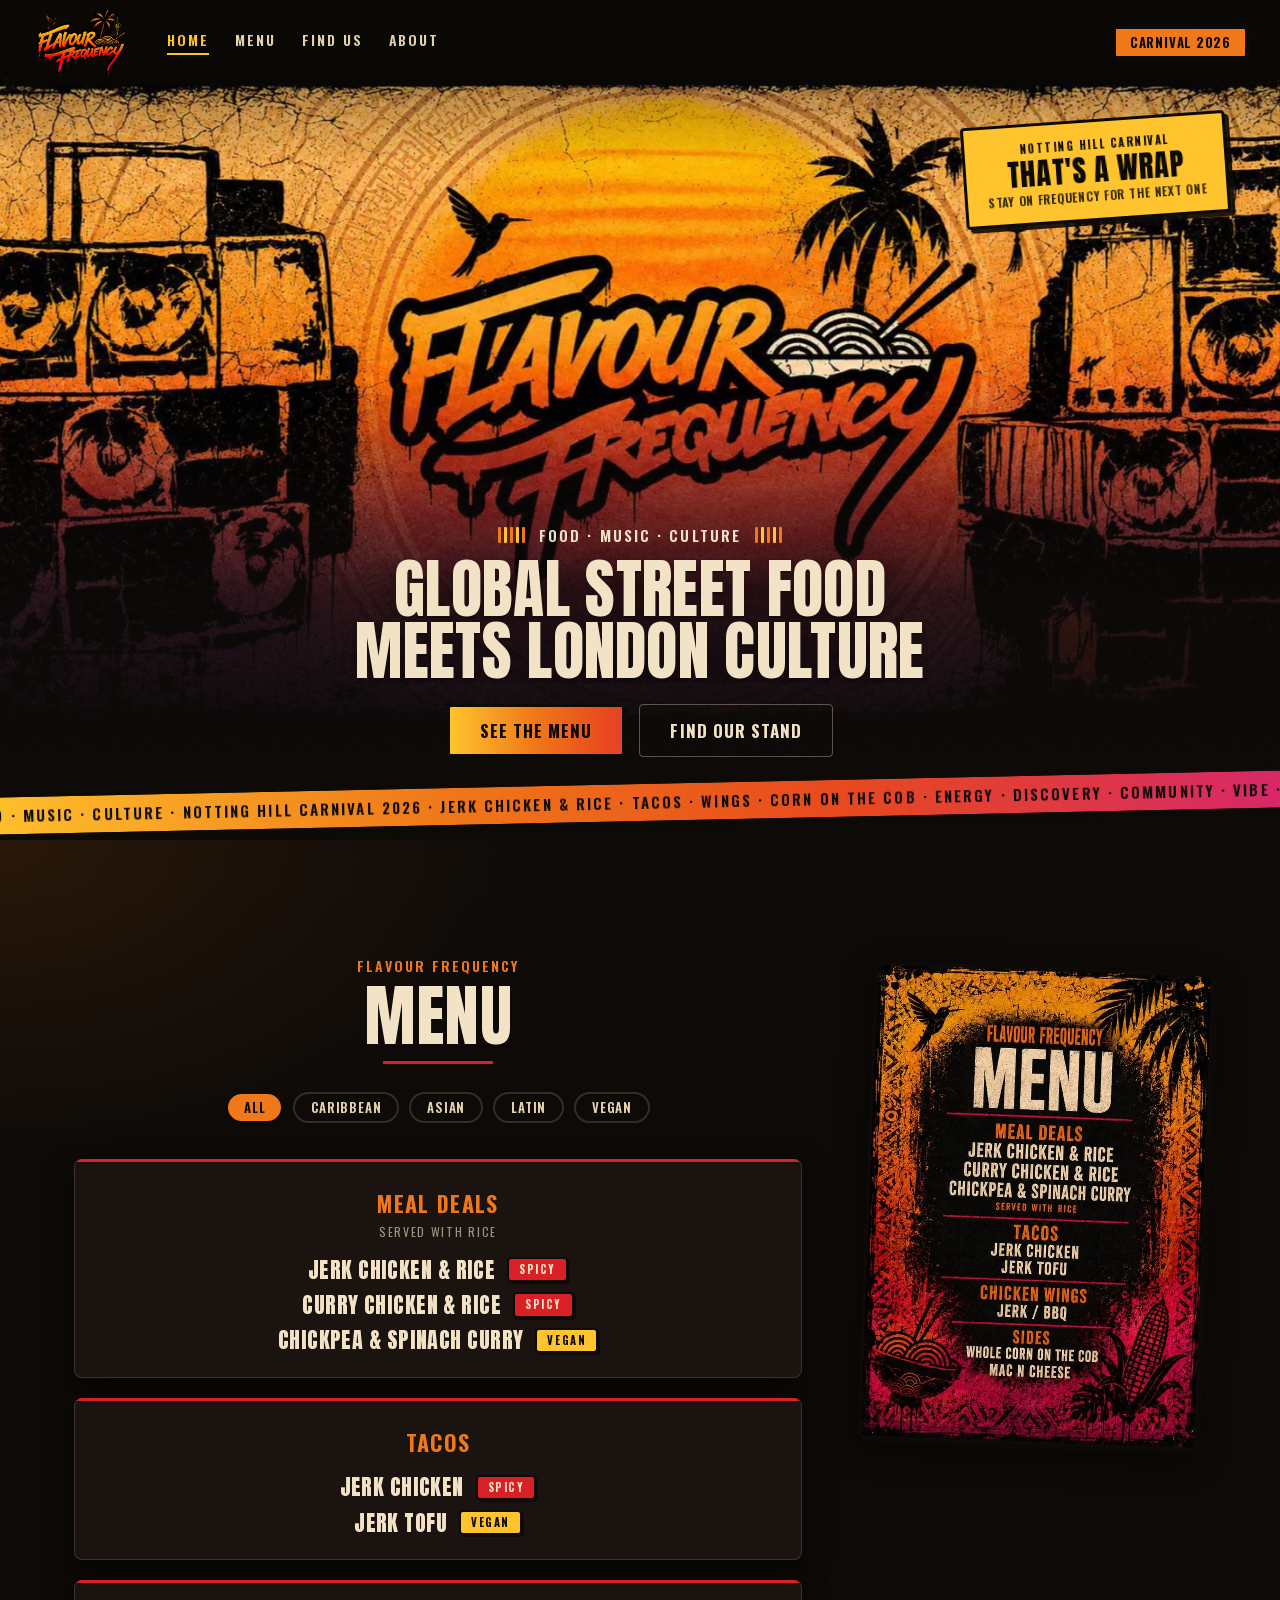
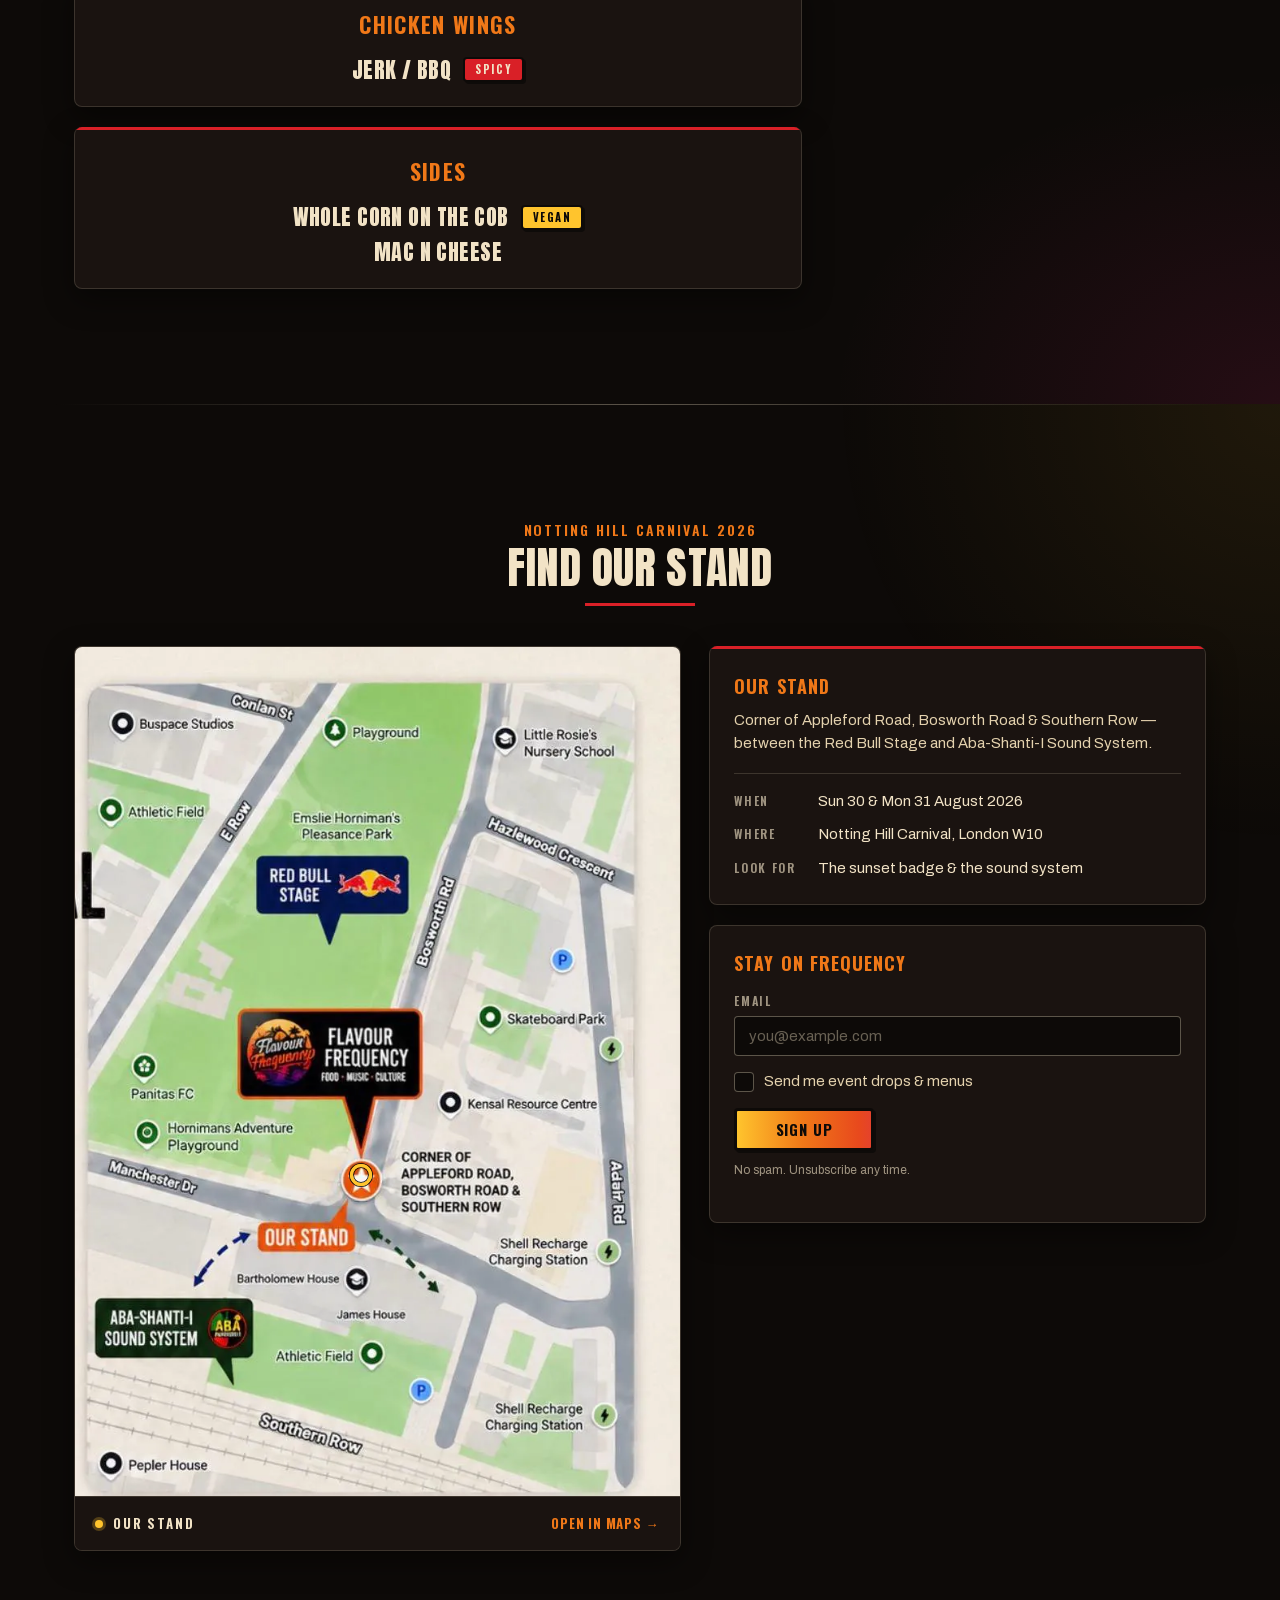
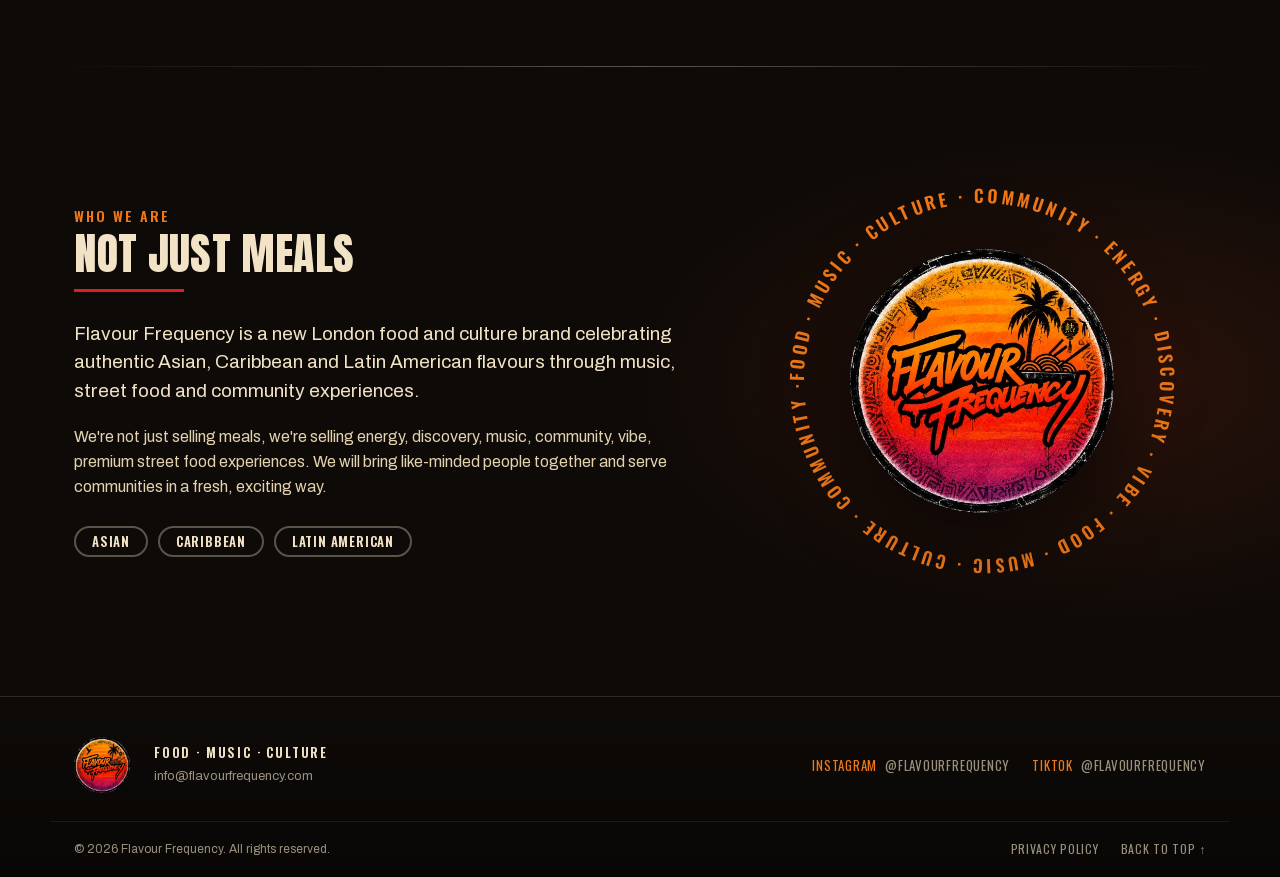
==== commit 68a33385: "Add privacy policy page and Google Tag Manager - privacy.html — GetTerms embed (account oK14B) in th" ====
--- a/index.html
+++ b/index.html
@@ -3,6 +3,14 @@
 <head>
   <meta charset="utf-8">
   <meta name="viewport" content="width=device-width, initial-scale=1, viewport-fit=cover">
+
+  <!-- Google Tag Manager -->
+  <script>(function(w,d,s,l,i){w[l]=w[l]||[];w[l].push({'gtm.start':
+  new Date().getTime(),event:'gtm.js'});var f=d.getElementsByTagName(s)[0],
+  j=d.createElement(s),dl=l!='dataLayer'?'&l='+l:'';j.async=true;j.src=
+  'https://www.googletagmanager.com/gtm.js?id='+i+dl;f.parentNode.insertBefore(j,f);
+  })(window,document,'script','dataLayer','GTM-NWVR6VDZ');</script>
+  <!-- End Google Tag Manager -->
   <title>Flavour Frequency — Global street food meets London culture</title>
   <meta name="description" content="Flavour Frequency is a London food and culture brand celebrating authentic Asian, Caribbean and Latin American flavours through music, street food and community experiences. Launching at Notting Hill Carnival 2026.">
   <meta name="theme-color" content="#0D0A08">
@@ -73,6 +81,10 @@
   </script>
 </head>
 <body>
+  <!-- Google Tag Manager (noscript) -->
+  <noscript><iframe src="https://www.googletagmanager.com/ns.html?id=GTM-NWVR6VDZ"
+  height="0" width="0" style="display:none;visibility:hidden" title="Google Tag Manager"></iframe></noscript>
+  <!-- End Google Tag Manager (noscript) -->
   <a class="skip-link" href="#main">Skip to content</a>
   <div class="grain" aria-hidden="true"></div>
 
@@ -352,7 +364,10 @@
     </div>
     <div class="container footer__legal">
       <span>© <span data-year>2026</span> Flavour Frequency. All rights reserved.</span>
-      <a href="#top" class="footer__top">Back to top ↑</a>
+      <nav class="footer__links" aria-label="Legal">
+        <a href="/privacy">Privacy policy</a>
+        <a href="#top" class="footer__top">Back to top ↑</a>
+      </nav>
     </div>
   </footer>
 
--- a/styles.css
+++ b/styles.css
@@ -316,7 +316,47 @@
 .footer__social span { color: var(--text-muted); margin-left: 4px; }
 .footer__social a:hover span { color: inherit; }
 .footer__legal { display: flex; justify-content: space-between; gap: 16px; flex-wrap: wrap; margin-top: 28px; padding-block: 18px; border-top: 1px solid rgba(242,227,198,.08); font-size: 12px; color: var(--text-muted); }
+.footer__links { display: flex; gap: 22px; flex-wrap: wrap; }
+.footer__links a { color: var(--text-muted); font-family: var(--font-condensed); letter-spacing: var(--track-caps); text-transform: uppercase; }
+.footer__links a:hover { color: var(--accent-hot); }
+.footer__links a[aria-current="page"] { color: var(--ff-cream); }
 .footer__top { color: var(--text-muted); font-family: var(--font-condensed); letter-spacing: var(--track-caps); text-transform: uppercase; }
+
+/* ==========================================================================
+   LEGAL PAGES (privacy policy — GetTerms embed)
+   ========================================================================== */
+.legal { padding-top: clamp(40px, 6vw, 72px); background: radial-gradient(60% 40% at 0% 0%, rgba(240,120,24,.10), transparent 70%); }
+.legal__container { max-width: 820px; }
+.legal__body { margin-top: 36px; padding: clamp(22px, 3.5vw, 40px); background: var(--surface-card); border: 1px solid var(--border-subtle); border-radius: var(--radius-md); box-shadow: var(--shadow-card); }
+.legal__contact { margin-top: 28px; font-size: 14px; color: var(--text-muted); }
+
+/* The embed injects its own markup, so style generically inside the wrapper. */
+.legal__body { color: var(--text-body); font-size: 15.5px; line-height: 1.7; overflow-wrap: break-word; }
+.legal__body h1, .legal__body h2, .legal__body h3, .legal__body h4 { font-family: var(--font-condensed); font-weight: 700; letter-spacing: var(--track-caps); text-transform: uppercase; color: var(--text-accent); line-height: var(--leading-heading); }
+/* The embed repeats the document title as an <h1>; the page header already
+   carries it, so hide it to avoid a duplicate heading (and a second H1). */
+.legal__body h1 { display: none; }
+.legal__body h2 { font-size: 20px; margin: 34px 0 10px; padding-top: 20px; border-top: 1px solid var(--border-subtle); }
+.legal__body h2:first-of-type { border-top: 0; padding-top: 0; margin-top: 0; }
+.legal__body h3 { font-size: 16px; color: var(--ff-cream); margin: 22px 0 8px; }
+.legal__body h4 { font-size: 14px; color: var(--text-muted); margin: 18px 0 6px; }
+.legal__body p { margin: 0 0 14px; }
+.legal__body a { color: var(--text-accent); text-decoration: underline; text-underline-offset: 2px; }
+.legal__body a:hover { color: var(--accent-hot); }
+.legal__body strong, .legal__body b { color: var(--ff-cream); font-weight: 700; }
+.legal__body ul, .legal__body ol { margin: 0 0 16px; padding-left: 22px; list-style: revert; }
+.legal__body li { margin-bottom: 8px; }
+.legal__body li::marker { color: var(--accent-primary); }
+.legal__body hr { height: 1px; border: 0; background: var(--border-subtle); margin: 26px 0; }
+.legal__body table { width: 100%; border-collapse: collapse; margin: 0 0 18px; font-size: 14px; display: block; overflow-x: auto; }
+.legal__body th, .legal__body td { padding: 10px 12px; border: 1px solid var(--border-subtle); text-align: left; vertical-align: top; }
+.legal__body th { font-family: var(--font-condensed); font-weight: 600; font-size: 12px; letter-spacing: var(--track-wide); text-transform: uppercase; color: var(--text-muted); background: rgba(242,227,198,.04); }
+.legal__body code, .legal__body pre { font-family: ui-monospace, SFMono-Regular, Menlo, monospace; font-size: 13px; background: var(--ff-ink); border: 1px solid var(--border-subtle); border-radius: var(--radius-sm); }
+.legal__body code { padding: 1px 5px; }
+.legal__body pre { padding: 12px 14px; overflow-x: auto; }
+.legal__body blockquote { margin: 0 0 16px; padding-left: 16px; border-left: 3px solid var(--rule-hot); color: var(--text-muted); }
+.legal__body img { border-radius: var(--radius-sm); }
+.legal__body :last-child { margin-bottom: 0; }
 
 /* ==========================================================================
    LIGHTBOX
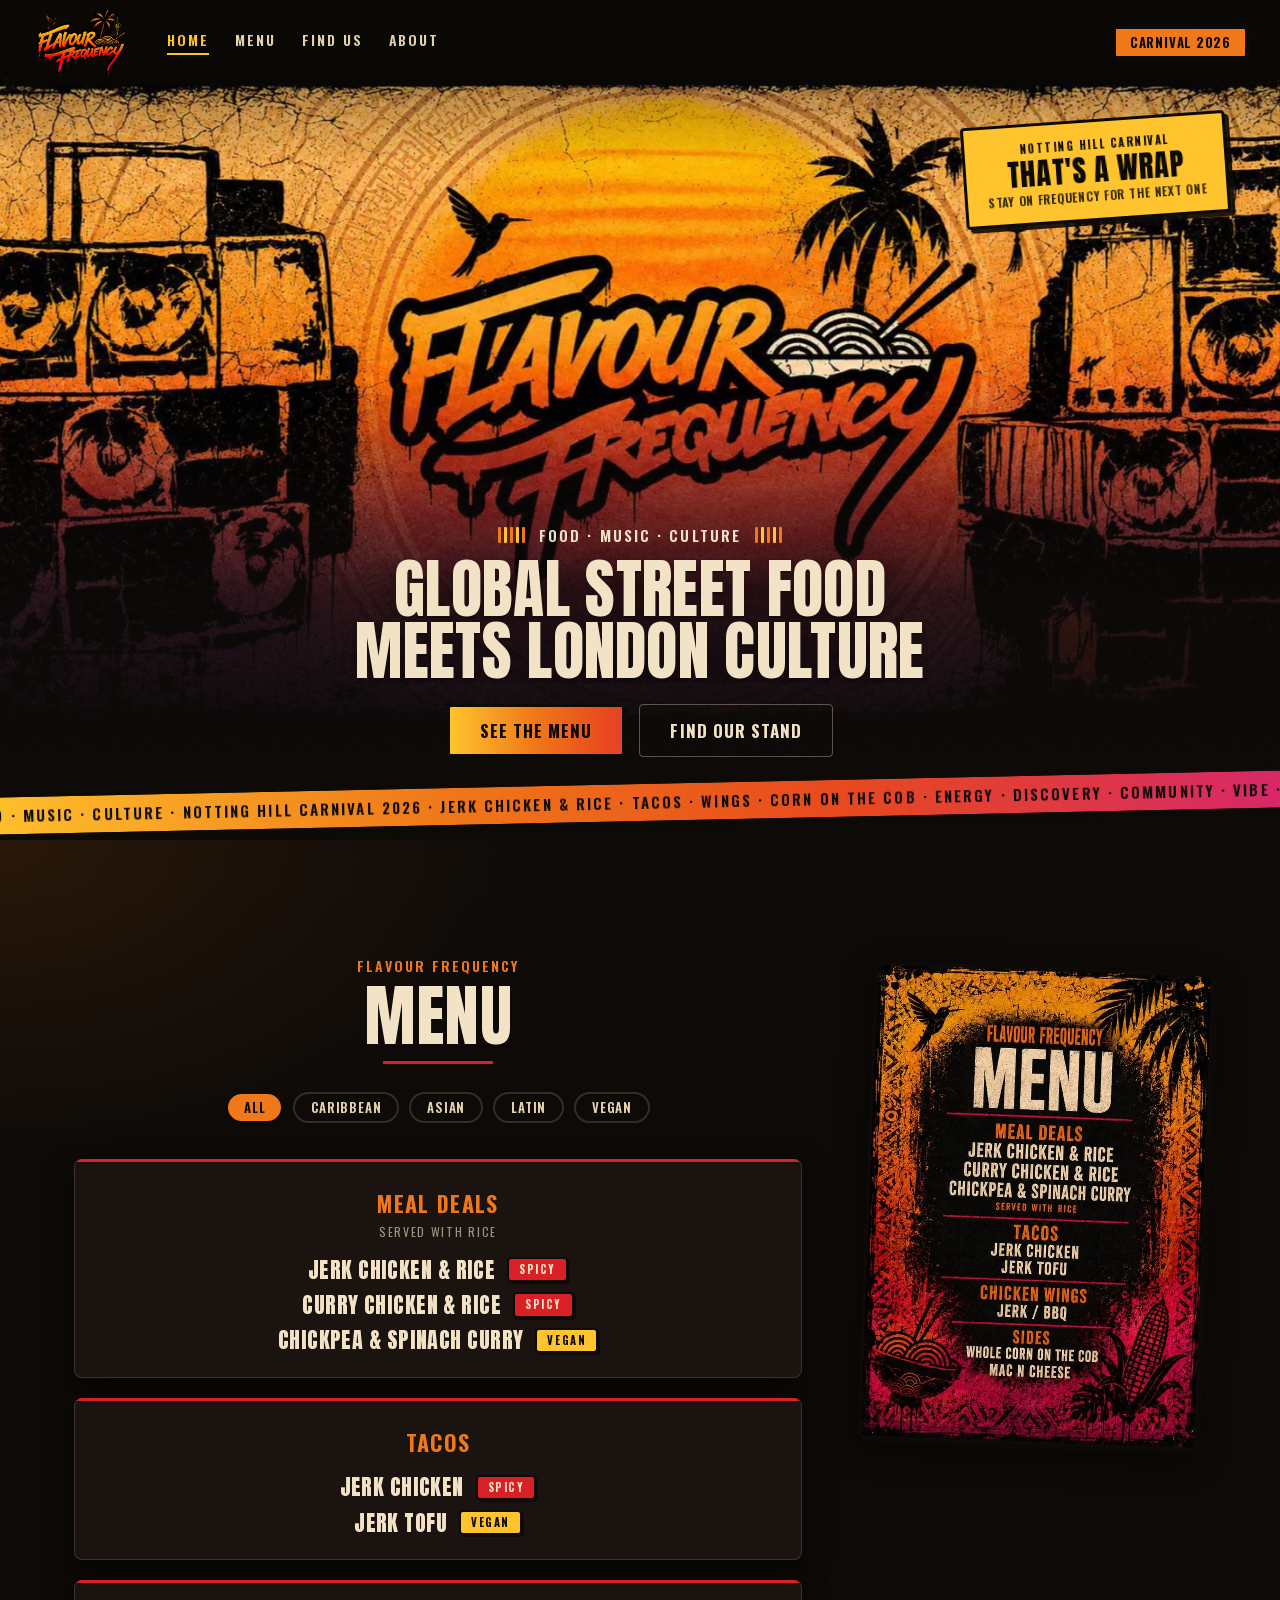
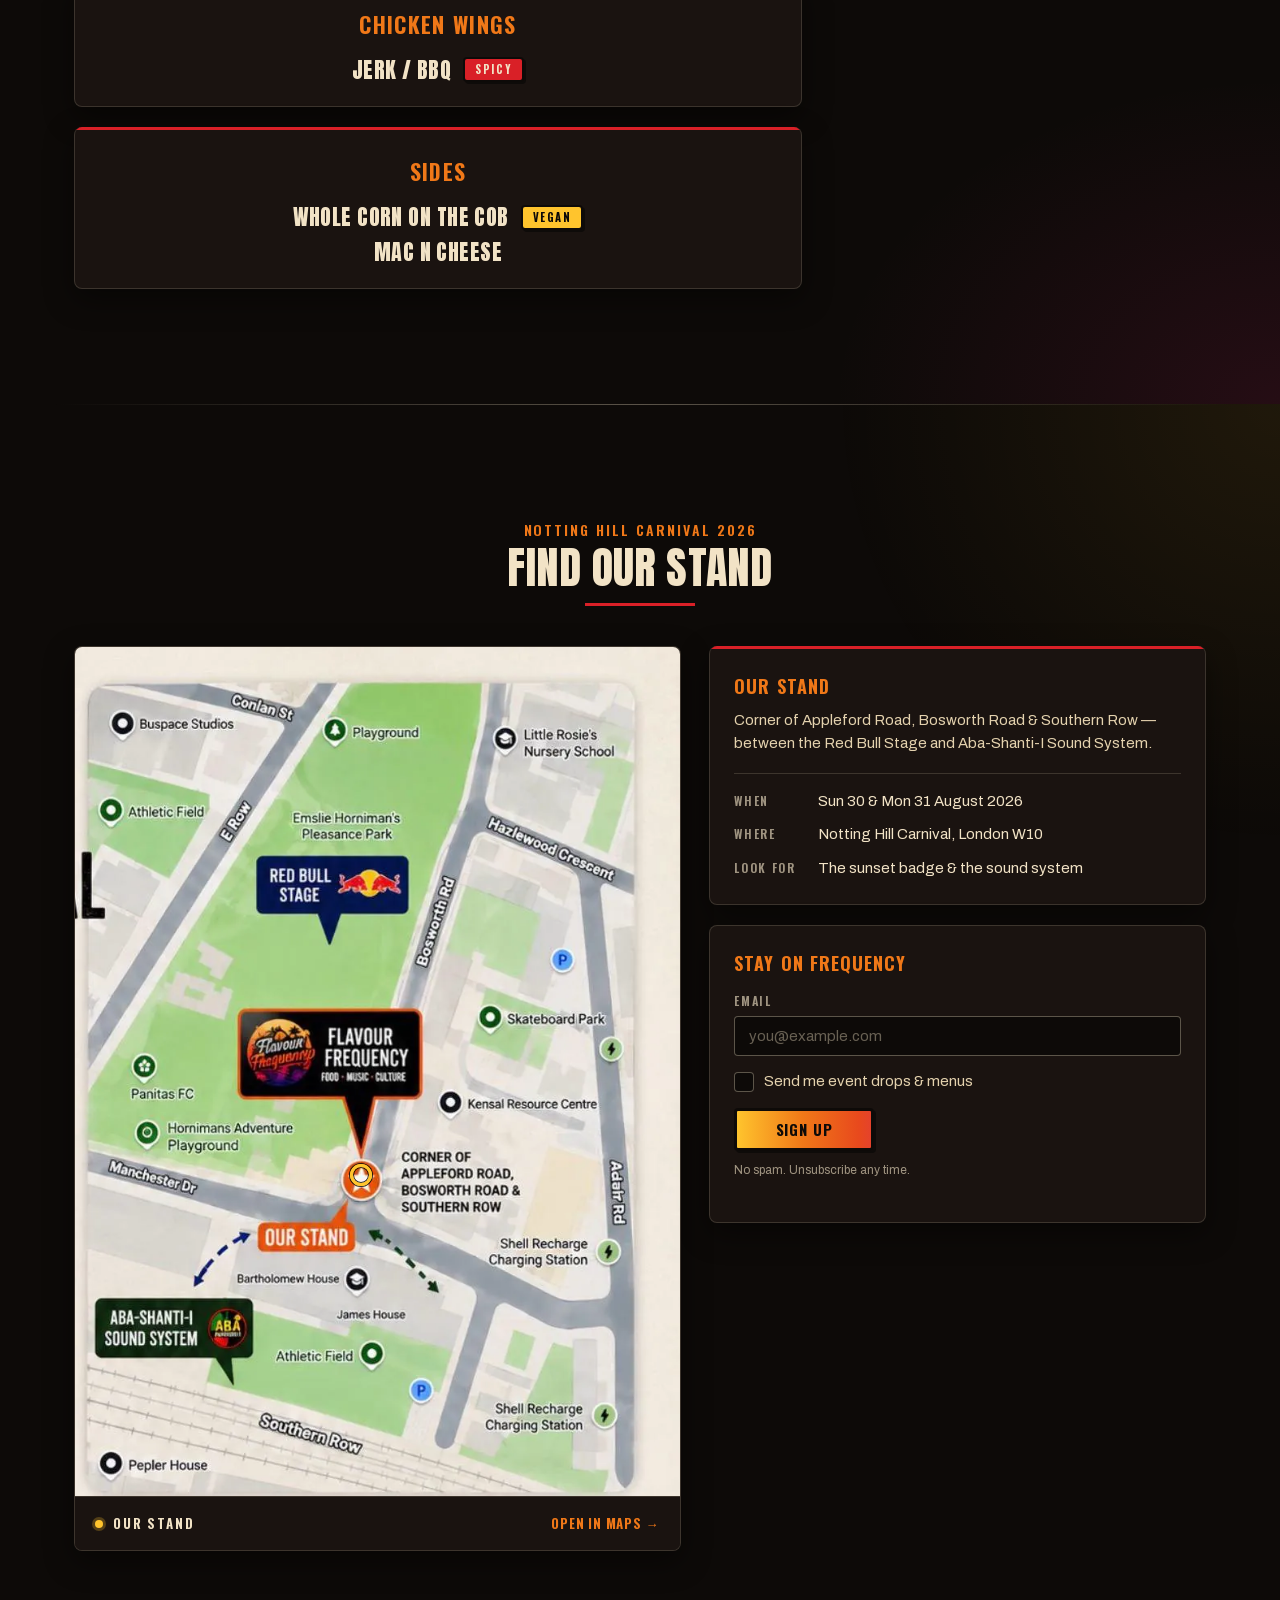
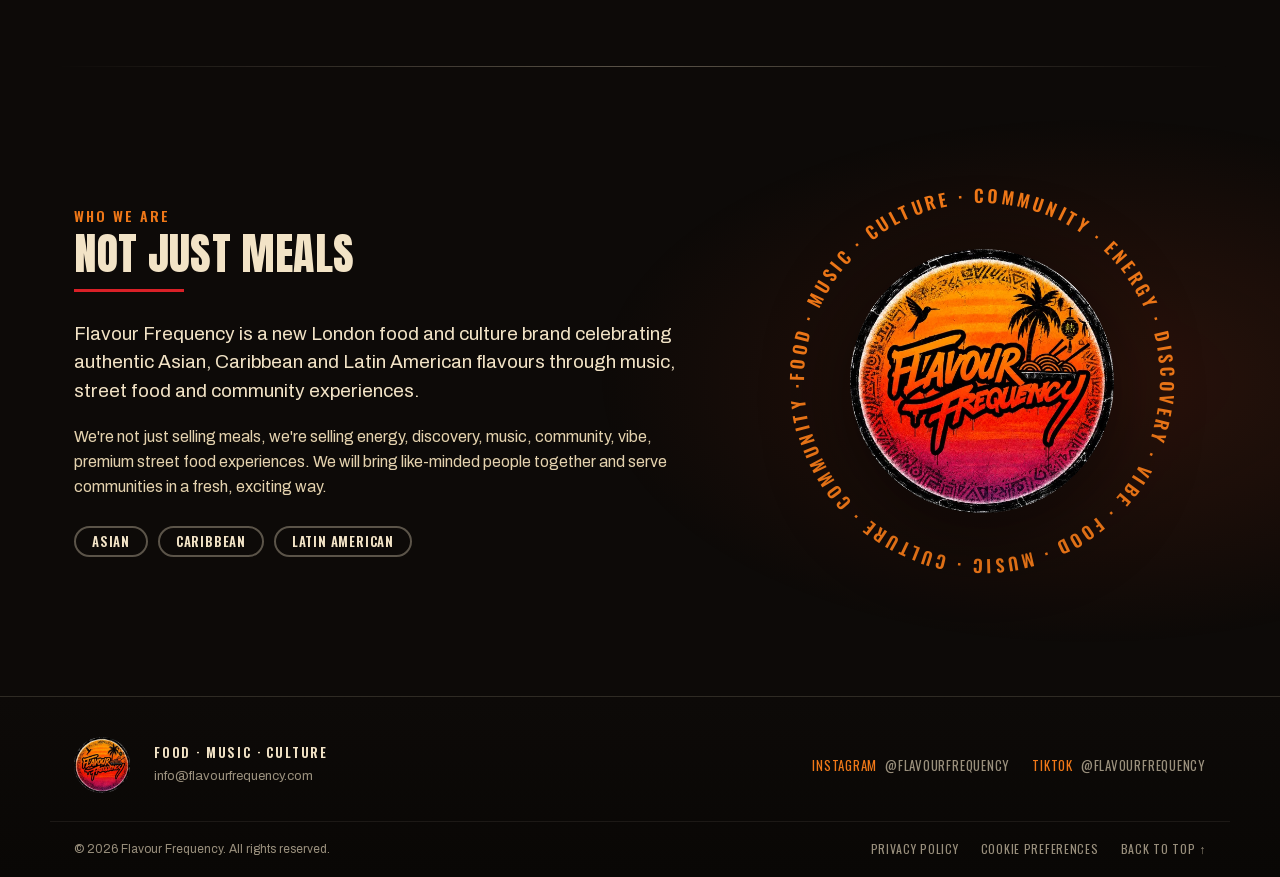
==== commit 171aa557: "Allow GetTerms cookie banner in CSP; add Cookie preferences link - script-src and connect-src gain h" ====
--- a/index.html
+++ b/index.html
@@ -366,6 +366,7 @@
       <span>© <span data-year>2026</span> Flavour Frequency. All rights reserved.</span>
       <nav class="footer__links" aria-label="Legal">
         <a href="/privacy">Privacy policy</a>
+        <button type="button" class="footer__cookie" data-gt-cookie-widget-show="true">Cookie preferences</button>
         <a href="#top" class="footer__top">Back to top ↑</a>
       </nav>
     </div>
--- a/styles.css
+++ b/styles.css
@@ -320,6 +320,8 @@
 .footer__links a { color: var(--text-muted); font-family: var(--font-condensed); letter-spacing: var(--track-caps); text-transform: uppercase; }
 .footer__links a:hover { color: var(--accent-hot); }
 .footer__links a[aria-current="page"] { color: var(--ff-cream); }
+.footer__cookie { padding: 0; background: none; border: 0; cursor: pointer; font: inherit; font-family: var(--font-condensed); letter-spacing: var(--track-caps); text-transform: uppercase; color: var(--text-muted); transition: color var(--dur-fast); }
+.footer__cookie:hover { color: var(--accent-hot); }
 .footer__top { color: var(--text-muted); font-family: var(--font-condensed); letter-spacing: var(--track-caps); text-transform: uppercase; }
 
 /* ==========================================================================
